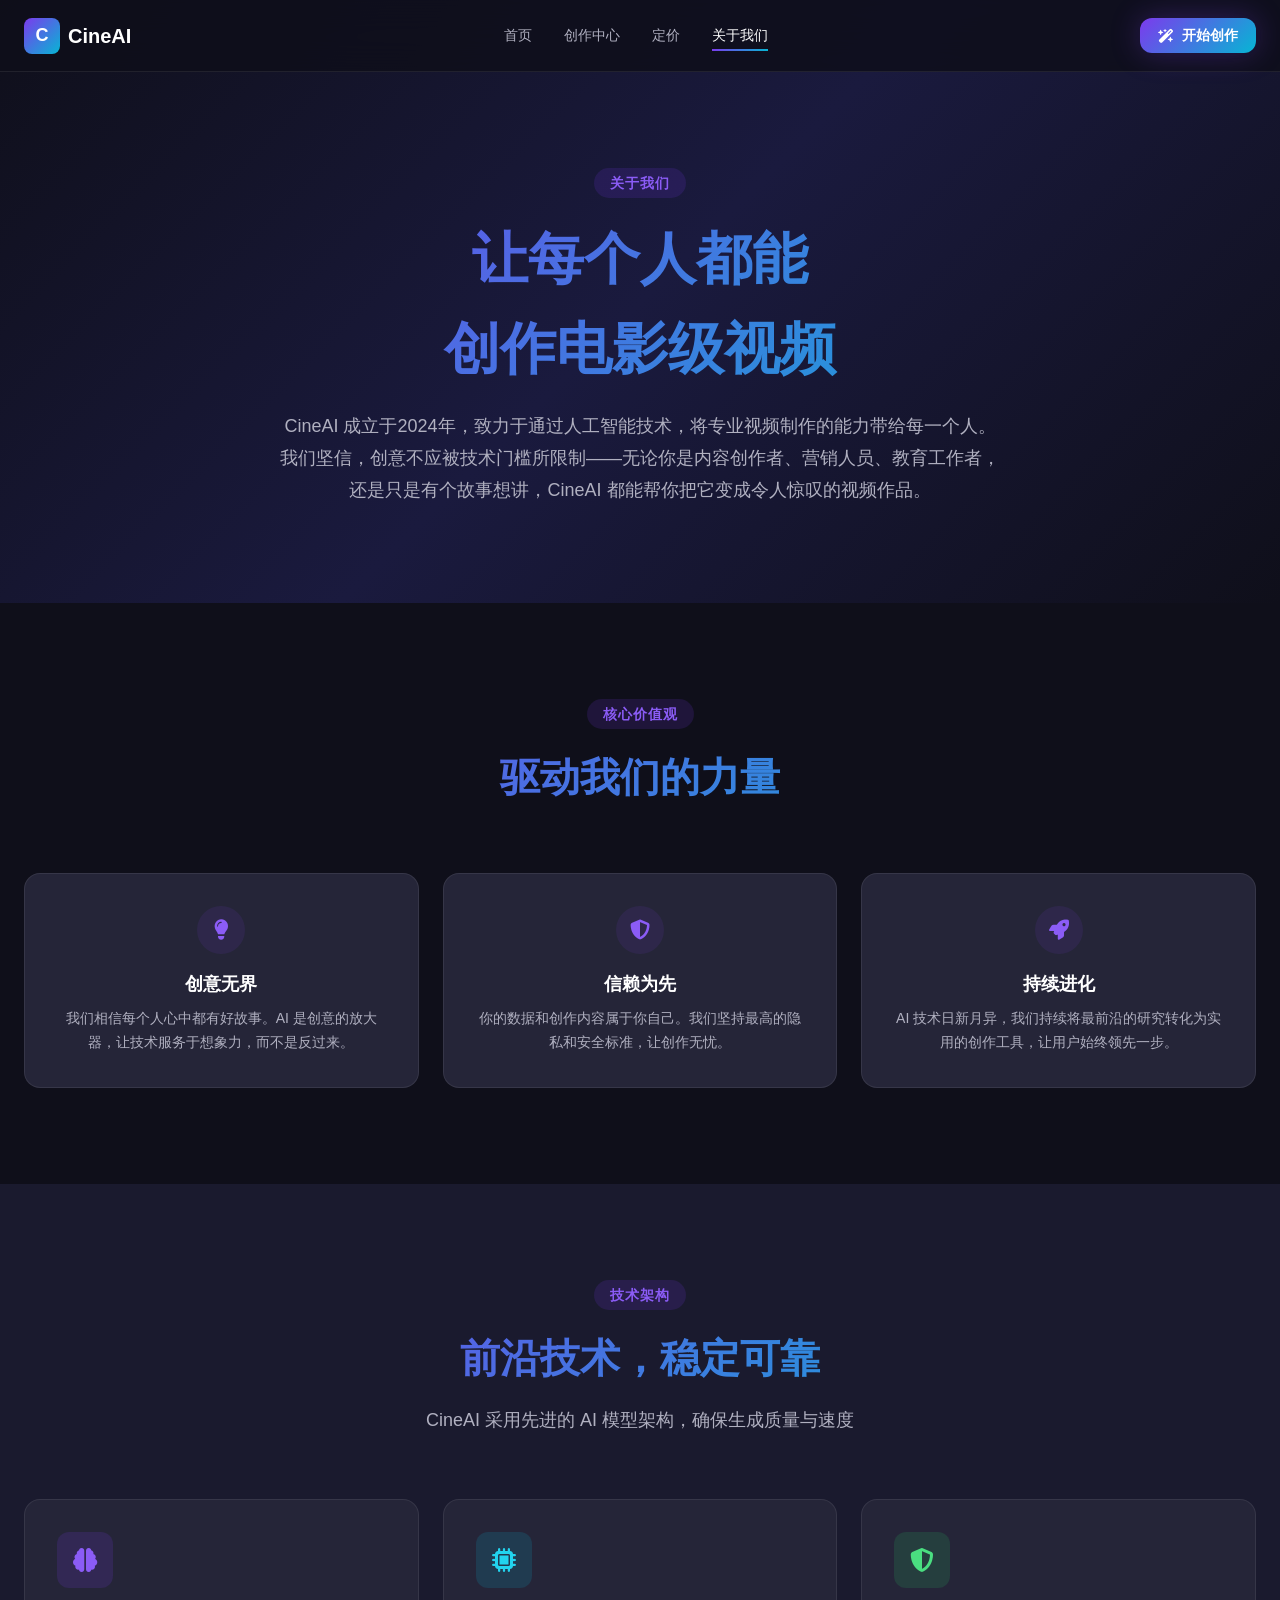
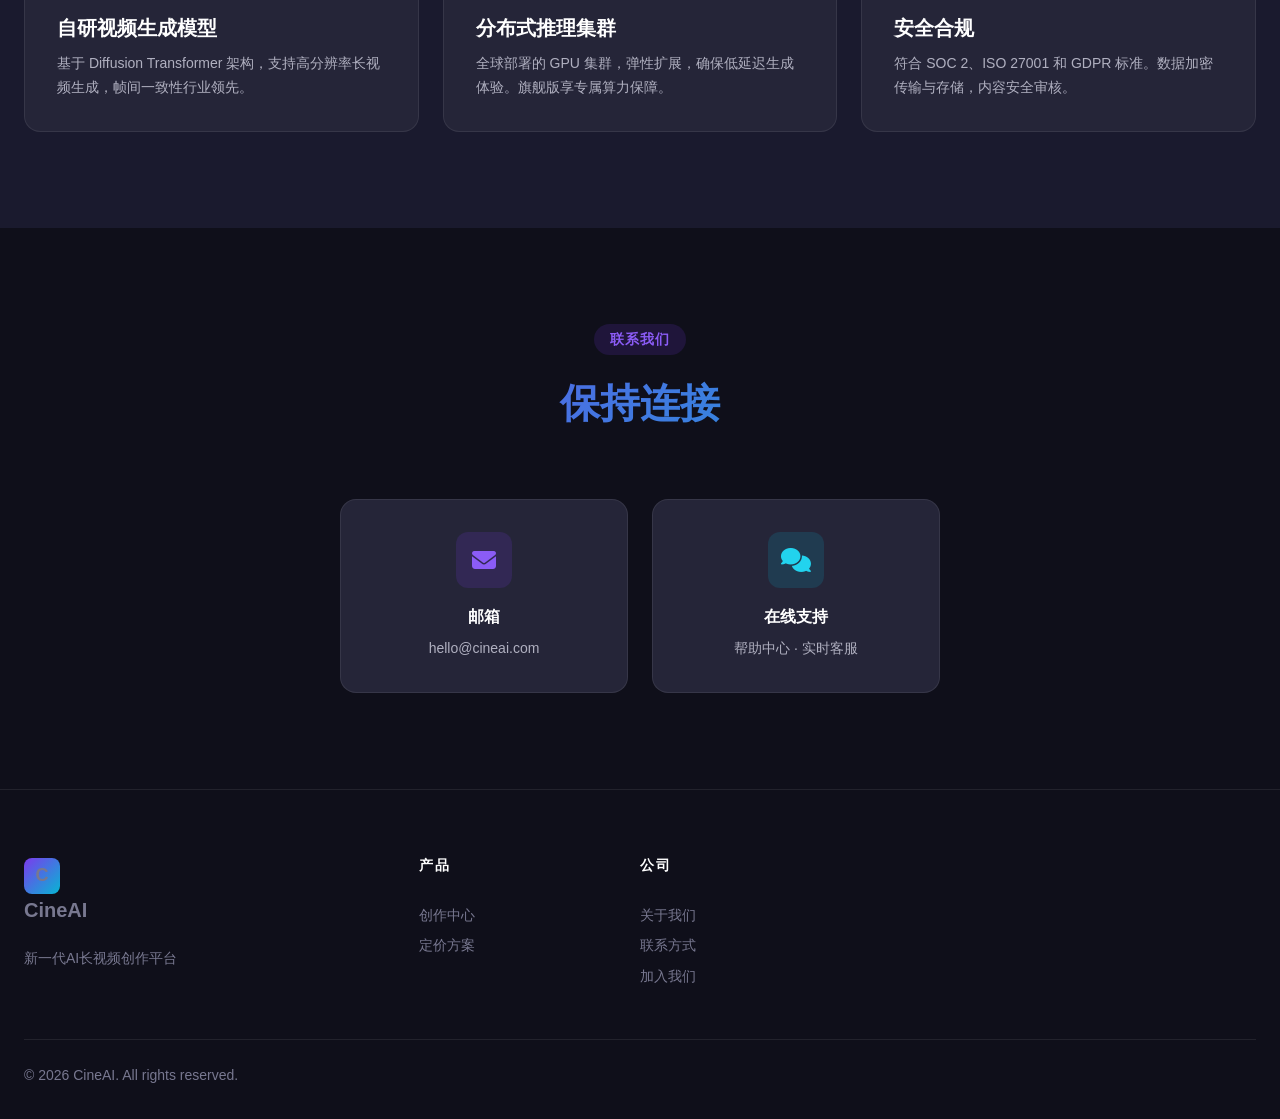
==== about.html @ 0ee2d1a7 "Security fix: XSS sanitize, CSP headers, remove inline onclick" ====
<!DOCTYPE html>
<html lang="zh-CN">
<head>
  <meta charset="UTF-8">
  <meta name="viewport" content="width=device-width, initial-scale=1.0">
  <title>关于我们 - CineAI AI长视频创作平台</title>
  <meta name="description" content="了解 CineAI 的故事、使命和团队">

  <!-- Open Graph -->
  <meta property="og:title" content="关于CineAI - AI长视频创作平台">
  <meta property="og:description" content="了解 CineAI 的故事、使命和团队">
  <meta property="og:type" content="website">
  <meta property="og:image" content="https://cineai.ai/og-image.png">
  <meta property="og:url" content="https://cineai.ai/about">

  <link rel="preconnect" href="https://fonts.googleapis.com">
  <link rel="preconnect" href="https://fonts.gstatic.com" crossorigin>
  <link href="https://fonts.googleapis.com/css2?family=Inter:wght@400;500;600;700;800;900&display=swap" rel="stylesheet">
  <link rel="stylesheet" href="https://cdnjs.cloudflare.com/ajax/libs/font-awesome/6.5.1/css/all.min.css">
  <link rel="stylesheet" href="css/style.css">
  <meta http-equiv="Content-Security-Policy" content="default-src 'self'; script-src 'self' 'unsafe-inline' https://cdnjs.cloudflare.com; style-src 'self' 'unsafe-inline' https://fonts.googleapis.com https://cdnjs.cloudflare.com; font-src 'self' https://fonts.gstatic.com https://cdnjs.cloudflare.com; img-src 'self' data: https:;">
  <link rel="icon" type="image/svg+xml" href="data:image/svg+xml,%3Csvg xmlns='http://www.w3.org/2000/svg' viewBox='0 0 32 32'%3E%3Crect width='32' height='32' rx='6' fill='%237C3AED'/%3E%3Ctext x='16' y='23' text-anchor='middle' fill='white' font-size='22' font-weight='bold' font-family='sans-serif'%3EC%3C/text%3E%3C/svg%3E">
</head>
<body>
  <nav class="nav">
    <div class="nav-inner">
      <a href="index.html" class="nav-logo">
        <div class="nav-logo-icon">C</div>
        CineAI
      </a>
      <div class="nav-links">
        <a href="index.html">首页</a>
        <a href="create.html">创作中心</a>
        <a href="pricing.html">定价</a>
        <a href="about.html" class="active">关于我们</a>
      </div>
      <div class="nav-actions">
        <a href="create.html" class="btn btn-primary btn-sm">
          <i class="fas fa-wand-magic-sparkles"></i> 开始创作
        </a>
        <button class="mobile-menu-btn" aria-label="打开菜单">
          <i class="fas fa-bars"></i>
        </button>
      </div>
    </div>
  </nav>

  <div class="mobile-menu">
    <a href="index.html">首页</a>
    <a href="create.html">创作中心</a>
    <a href="pricing.html">定价方案</a>
    <a href="about.html" class="active">关于我们</a>
    <a href="create.html" class="btn btn-primary" style="margin-top:16px;text-align:center;border-bottom:none;">
      <i class="fas fa-wand-magic-sparkles"></i> 开始创作
    </a>
  </div>

  <!-- Page Hero -->
  <section class="about-hero">
    <div class="container">
      <span class="section-tag">关于我们</span>
      <h1 class="section-title" style="font-size:var(--font-size-5xl);">让每个人都能<br>创作电影级视频</h1>
      <div class="about-mission">
        <p>
          CineAI 成立于2024年，致力于通过人工智能技术，将专业视频制作的能力带给每一个人。
          我们坚信，创意不应被技术门槛所限制——无论你是内容创作者、营销人员、教育工作者，
          还是只是有个故事想讲，CineAI 都能帮你把它变成令人惊叹的视频作品。
        </p>
      </div>
    </div>
  </section>

  <!-- Values -->
  <section class="section">
    <div class="container">
      <div class="section-header">
        <span class="section-tag">核心价值观</span>
        <h2 class="section-title">驱动我们的力量</h2>
      </div>
      <div class="about-values">
        <div class="value-card">
          <div class="value-icon"><i class="fas fa-lightbulb"></i></div>
          <h4>创意无界</h4>
          <p>我们相信每个人心中都有好故事。AI 是创意的放大器，让技术服务于想象力，而不是反过来。</p>
        </div>
        <div class="value-card">
          <div class="value-icon"><i class="fas fa-shield-alt"></i></div>
          <h4>信赖为先</h4>
          <p>你的数据和创作内容属于你自己。我们坚持最高的隐私和安全标准，让创作无忧。</p>
        </div>
        <div class="value-card">
          <div class="value-icon"><i class="fas fa-rocket"></i></div>
          <h4>持续进化</h4>
          <p>AI 技术日新月异，我们持续将最前沿的研究转化为实用的创作工具，让用户始终领先一步。</p>
        </div>
      </div>
    </div>
  </section>

  <!-- Technology Stack -->
  <section class="section" style="background:var(--bg-secondary);">
    <div class="container">
      <div class="section-header">
        <span class="section-tag">技术架构</span>
        <h2 class="section-title">前沿技术，稳定可靠</h2>
        <p class="section-subtitle">CineAI 采用先进的 AI 模型架构，确保生成质量与速度</p>
      </div>
      
      <div style="display:grid;grid-template-columns:repeat(auto-fit,minmax(280px,1fr));gap:var(--space-lg);">
        <div class="feature-card">
          <div class="feature-icon purple"><i class="fas fa-brain"></i></div>
          <h3 class="feature-title">自研视频生成模型</h3>
          <p class="feature-desc">基于 Diffusion Transformer 架构，支持高分辨率长视频生成，帧间一致性行业领先。</p>
        </div>
        <div class="feature-card">
          <div class="feature-icon cyan"><i class="fas fa-microchip"></i></div>
          <h3 class="feature-title">分布式推理集群</h3>
          <p class="feature-desc">全球部署的 GPU 集群，弹性扩展，确保低延迟生成体验。旗舰版享专属算力保障。</p>
        </div>
        <div class="feature-card">
          <div class="feature-icon green"><i class="fas fa-shield-halved"></i></div>
          <h3 class="feature-title">安全合规</h3>
          <p class="feature-desc">符合 SOC 2、ISO 27001 和 GDPR 标准。数据加密传输与存储，内容安全审核。</p>
        </div>
      </div>
    </div>
  </section>

  <!-- Contact -->
  <section class="section">
    <div class="container">
      <div class="section-header">
        <span class="section-tag">联系我们</span>
        <h2 class="section-title">保持连接</h2>
      </div>
      <div style="max-width:600px;margin:0 auto;">
        <div style="display:grid;grid-template-columns:1fr 1fr;gap:var(--space-lg);">
          <div class="feature-card" style="text-align:center;padding:var(--space-xl);">
            <div class="feature-icon purple" style="margin:0 auto var(--space-md);">
              <i class="fas fa-envelope"></i>
            </div>
            <h4 style="margin-bottom:var(--space-sm);">邮箱</h4>
            <p style="color:var(--text-secondary);font-size:var(--font-size-sm);">hello@cineai.com</p>
          </div>
          <div class="feature-card" style="text-align:center;padding:var(--space-xl);">
            <div class="feature-icon cyan" style="margin:0 auto var(--space-md);">
              <i class="fas fa-comments"></i>
            </div>
            <h4 style="margin-bottom:var(--space-sm);">在线支持</h4>
            <p style="color:var(--text-secondary);font-size:var(--font-size-sm);">帮助中心 · 实时客服</p>
          </div>
        </div>
      </div>
    </div>
  </section>

  <footer class="footer">
    <div class="container">
      <div class="footer-grid">
        <div class="footer-col">
          <a href="index.html" class="nav-logo" style="font-size:var(--font-size-xl);">
            <div class="nav-logo-icon">C</div>
            CineAI
          </a>
          <p class="footer-brand-desc">新一代AI长视频创作平台</p>
        </div>
        <div class="footer-col">
          <h4 class="footer-col-title">产品</h4>
          <a href="create.html">创作中心</a>
          <a href="pricing.html">定价方案</a>
        </div>
        <div class="footer-col">
          <h4 class="footer-col-title">公司</h4>
          <a href="about.html">关于我们</a>
          <a href="#">联系方式</a>
          <a href="#">加入我们</a>
        </div>
      </div>
      <div class="footer-bottom">
        <span>&copy; 2026 CineAI. All rights reserved.</span>
      </div>
    </div>
  </footer>

  <script src="js/main.js"></script>
</body>
</html>
---- css/style.css ----
/* ============================================
   CineAI - AI长视频创作平台
   全局样式表
   ============================================ */

/* --- CSS Variables / Design Tokens --- */
:root {
  /* Primary Colors */
  --color-primary: #7C3AED;
  --color-primary-light: #8B5CF6;
  --color-primary-dark: #6D28D9;
  --color-primary-glow: rgba(124, 58, 237, 0.4);

  /* Accent Colors */
  --color-accent: #06B6D4;
  --color-accent-light: #22D3EE;
  --color-accent-dark: #0891B2;

  /* Gradients */
  --gradient-primary: linear-gradient(135deg, #7C3AED 0%, #06B6D4 100%);
  --gradient-hero: linear-gradient(135deg, #0F0F1A 0%, #1A1A3E 50%, #0F0F1A 100%);
  --gradient-card: linear-gradient(180deg, rgba(124,58,237,0.1) 0%, rgba(6,182,212,0.05) 100%);
  
  /* Background Colors */
  --bg-primary: #0F0F1A;
  --bg-secondary: #1A1A2E;
  --bg-card: #252538;
  --bg-card-hover: #2D2D45;
  --bg-elevated: #2A2A40;
  --bg-input: #1E1E32;

  /* Text Colors */
  --text-primary: #FFFFFF;
  --text-secondary: #B0B0C0;
  --text-tertiary: #787890;
  --text-link: #8B5CF6;

  /* Borders */
  --border-color: rgba(124, 58, 237, 0.2);
  --border-color-light: rgba(255, 255, 255, 0.08);
  --border-radius-sm: 8px;
  --border-radius-md: 12px;
  --border-radius-lg: 16px;
  --border-radius-xl: 24px;
  --border-radius-full: 9999px;

  /* Shadows */
  --shadow-sm: 0 2px 8px rgba(0, 0, 0, 0.3);
  --shadow-md: 0 4px 20px rgba(0, 0, 0, 0.4);
  --shadow-lg: 0 8px 40px rgba(0, 0, 0, 0.5);
  --shadow-glow: 0 0 30px rgba(124, 58, 237, 0.3);
  --shadow-glow-accent: 0 0 30px rgba(6, 182, 212, 0.3);

  /* Spacing */
  --space-xs: 4px;
  --space-sm: 8px;
  --space-md: 16px;
  --space-lg: 24px;
  --space-xl: 32px;
  --space-2xl: 48px;
  --space-3xl: 64px;
  --space-4xl: 96px;

  /* Typography */
  --font-family: 'Inter', -apple-system, BlinkMacSystemFont, 'Segoe UI', Roboto, sans-serif;
  --font-mono: 'JetBrains Mono', 'Fira Code', 'Consolas', monospace;
  --font-size-xs: 0.75rem;
  --font-size-sm: 0.875rem;
  --font-size-base: 1rem;
  --font-size-lg: 1.125rem;
  --font-size-xl: 1.25rem;
  --font-size-2xl: 1.5rem;
  --font-size-3xl: 2rem;
  --font-size-4xl: 2.5rem;
  --font-size-5xl: 3.5rem;
  --font-size-6xl: 4.5rem;

  /* Transitions */
  --transition-fast: 150ms ease;
  --transition-base: 250ms ease;
  --transition-slow: 400ms ease;

  /* Layout */
  --max-width: 1280px;
  --nav-height: 72px;
}

/* --- Reset & Base --- */
*, *::before, *::after {
  margin: 0;
  padding: 0;
  box-sizing: border-box;
}

html {
  scroll-behavior: smooth;
  font-size: 16px;
}

body {
  font-family: var(--font-family);
  background-color: var(--bg-primary);
  color: var(--text-primary);
  line-height: 1.6;
  -webkit-font-smoothing: antialiased;
  -moz-osx-font-smoothing: grayscale;
  overflow-x: hidden;
}

a {
  color: var(--text-link);
  text-decoration: none;
  transition: color var(--transition-fast);
}

a:hover {
  color: var(--color-primary-light);
}

img {
  max-width: 100%;
  height: auto;
  display: block;
}

ul { list-style: none; }

/* --- Utility Classes --- */
.container {
  width: 100%;
  max-width: var(--max-width);
  margin: 0 auto;
  padding: 0 var(--space-lg);
}

.section {
  padding: var(--space-4xl) 0;
}

.section-header {
  text-align: center;
  margin-bottom: var(--space-3xl);
}

.section-tag {
  display: inline-block;
  font-size: var(--font-size-sm);
  font-weight: 600;
  color: var(--color-primary-light);
  background: rgba(124, 58, 237, 0.15);
  padding: var(--space-xs) var(--space-md);
  border-radius: var(--border-radius-full);
  margin-bottom: var(--space-md);
  letter-spacing: 1px;
  text-transform: uppercase;
}

.section-title {
  font-size: var(--font-size-4xl);
  font-weight: 800;
  margin-bottom: var(--space-md);
  background: var(--gradient-primary);
  -webkit-background-clip: text;
  -webkit-text-fill-color: transparent;
  background-clip: text;
}

.section-subtitle {
  font-size: var(--font-size-lg);
  color: var(--text-secondary);
  max-width: 640px;
  margin: 0 auto;
}

/* --- Buttons --- */
.btn {
  display: inline-flex;
  align-items: center;
  justify-content: center;
  gap: var(--space-sm);
  padding: 12px 28px;
  font-size: var(--font-size-base);
  font-weight: 600;
  font-family: var(--font-family);
  border: none;
  border-radius: var(--border-radius-md);
  cursor: pointer;
  transition: all var(--transition-base);
  text-decoration: none;
  line-height: 1.4;
}

.btn-primary {
  background: var(--gradient-primary);
  color: var(--text-primary);
  box-shadow: var(--shadow-glow);
}

.btn-primary:hover {
  transform: translateY(-2px);
  box-shadow: 0 0 40px rgba(124, 58, 237, 0.5);
  color: var(--text-primary);
}

.btn-secondary {
  background: transparent;
  color: var(--text-primary);
  border: 1px solid var(--border-color);
}

.btn-secondary:hover {
  background: rgba(124, 58, 237, 0.1);
  border-color: var(--color-primary);
  transform: translateY(-2px);
}

.btn-ghost {
  background: transparent;
  color: var(--text-secondary);
  border: 1px solid var(--border-color-light);
}

.btn-ghost:hover {
  color: var(--text-primary);
  border-color: var(--border-color);
  background: rgba(255, 255, 255, 0.03);
}

.btn-lg {
  padding: 16px 36px;
  font-size: var(--font-size-lg);
  border-radius: var(--border-radius-lg);
}

.btn-sm {
  padding: 8px 18px;
  font-size: var(--font-size-sm);
}

.btn-icon {
  width: 40px;
  height: 40px;
  padding: 0;
  border-radius: 50%;
}

/* --- Navigation --- */
.nav {
  position: fixed;
  top: 0;
  left: 0;
  right: 0;
  height: var(--nav-height);
  background: rgba(15, 15, 26, 0.85);
  backdrop-filter: blur(20px);
  -webkit-backdrop-filter: blur(20px);
  border-bottom: 1px solid var(--border-color-light);
  z-index: 1000;
  transition: background var(--transition-base);
}

.nav.scrolled {
  background: rgba(15, 15, 26, 0.95);
  box-shadow: 0 4px 30px rgba(0, 0, 0, 0.3);
}

.nav-inner {
  display: flex;
  align-items: center;
  justify-content: space-between;
  height: 100%;
  max-width: var(--max-width);
  margin: 0 auto;
  padding: 0 var(--space-lg);
}

.nav-logo {
  display: flex;
  align-items: center;
  gap: var(--space-sm);
  font-size: var(--font-size-xl);
  font-weight: 800;
  color: var(--text-primary);
  text-decoration: none;
}

.nav-logo:hover {
  color: var(--text-primary);
}

.nav-logo-icon {
  width: 36px;
  height: 36px;
  background: var(--gradient-primary);
  border-radius: var(--border-radius-sm);
  display: flex;
  align-items: center;
  justify-content: center;
  font-weight: 900;
  font-size: 18px;
}

.nav-links {
  display: flex;
  align-items: center;
  gap: var(--space-xl);
}

.nav-links a {
  color: var(--text-secondary);
  font-size: var(--font-size-sm);
  font-weight: 500;
  transition: color var(--transition-fast);
  position: relative;
}

.nav-links a::after {
  content: '';
  position: absolute;
  bottom: -4px;
  left: 0;
  right: 0;
  height: 2px;
  background: var(--gradient-primary);
  transform: scaleX(0);
  transition: transform var(--transition-base);
}

.nav-links a:hover,
.nav-links a.active {
  color: var(--text-primary);
}

.nav-links a:hover::after,
.nav-links a.active::after {
  transform: scaleX(1);
}

.nav-actions {
  display: flex;
  align-items: center;
  gap: var(--space-md);
}

.mobile-menu-btn {
  display: none;
  background: none;
  border: none;
  color: var(--text-primary);
  font-size: 24px;
  cursor: pointer;
  padding: var(--space-sm);
}

/* Mobile Menu */
.mobile-menu {
  display: none;
  position: fixed;
  top: var(--nav-height);
  left: 0;
  right: 0;
  bottom: 0;
  background: rgba(15, 15, 26, 0.98);
  backdrop-filter: blur(20px);
  z-index: 999;
  padding: var(--space-xl);
}

.mobile-menu.open {
  display: flex;
  flex-direction: column;
  gap: var(--space-lg);
}

.mobile-menu a {
  color: var(--text-secondary);
  font-size: var(--font-size-xl);
  font-weight: 500;
  padding: var(--space-md) 0;
  border-bottom: 1px solid var(--border-color-light);
}

.mobile-menu a.active {
  color: var(--color-primary-light);
}

/* --- Hero Section --- */
.hero {
  min-height: 100vh;
  display: flex;
  align-items: center;
  position: relative;
  padding-top: var(--nav-height);
  background: var(--gradient-hero);
  overflow: hidden;
}

.hero-bg-effects {
  position: absolute;
  inset: 0;
  overflow: hidden;
  pointer-events: none;
}

.hero-glow {
  position: absolute;
  border-radius: 50%;
  filter: blur(120px);
  opacity: 0.15;
}

.hero-glow-1 {
  width: 600px;
  height: 600px;
  background: var(--color-primary);
  top: -10%;
  right: -10%;
  animation: float 20s ease-in-out infinite;
}

.hero-glow-2 {
  width: 400px;
  height: 400px;
  background: var(--color-accent);
  bottom: -5%;
  left: -5%;
  animation: float 25s ease-in-out infinite reverse;
}

.hero-glow-3 {
  width: 300px;
  height: 300px;
  background: var(--color-primary-light);
  top: 40%;
  left: 50%;
  animation: float 15s ease-in-out infinite;
}

@keyframes float {
  0%, 100% { transform: translate(0, 0) scale(1); }
  25% { transform: translate(30px, -50px) scale(1.1); }
  50% { transform: translate(-20px, -30px) scale(0.95); }
  75% { transform: translate(40px, 20px) scale(1.05); }
}

.hero-grid-bg {
  position: absolute;
  inset: 0;
  background-image: 
    linear-gradient(rgba(124, 58, 237, 0.03) 1px, transparent 1px),
    linear-gradient(90deg, rgba(124, 58, 237, 0.03) 1px, transparent 1px);
  background-size: 60px 60px;
}

.hero-content {
  position: relative;
  z-index: 2;
  display: grid;
  grid-template-columns: 1fr 1fr;
  gap: var(--space-3xl);
  align-items: center;
  padding: var(--space-4xl) 0;
}

.hero-text .badge {
  display: inline-flex;
  align-items: center;
  gap: var(--space-sm);
  background: rgba(124, 58, 237, 0.15);
  border: 1px solid rgba(124, 58, 237, 0.25);
  padding: 6px 16px 6px 8px;
  border-radius: var(--border-radius-full);
  font-size: var(--font-size-sm);
  color: var(--color-primary-light);
  margin-bottom: var(--space-lg);
  font-weight: 500;
}

.hero-text .badge-dot {
  width: 8px;
  height: 8px;
  background: #22C55E;
  border-radius: 50%;
  animation: pulse-dot 2s ease-in-out infinite;
}

@keyframes pulse-dot {
  0%, 100% { opacity: 1; }
  50% { opacity: 0.4; }
}

.hero-title {
  font-size: var(--font-size-6xl);
  font-weight: 900;
  line-height: 1.1;
  margin-bottom: var(--space-lg);
  letter-spacing: -1px;
}

.hero-title .highlight {
  background: var(--gradient-primary);
  -webkit-background-clip: text;
  -webkit-text-fill-color: transparent;
  background-clip: text;
}

.hero-desc {
  font-size: var(--font-size-lg);
  color: var(--text-secondary);
  max-width: 520px;
  margin-bottom: var(--space-xl);
  line-height: 1.8;
}

.hero-actions {
  display: flex;
  gap: var(--space-md);
  flex-wrap: wrap;
}

.hero-stats {
  display: flex;
  gap: var(--space-2xl);
  margin-top: var(--space-2xl);
  padding-top: var(--space-2xl);
  border-top: 1px solid var(--border-color-light);
}

.hero-stat-value {
  font-size: var(--font-size-2xl);
  font-weight: 800;
}

.hero-stat-label {
  font-size: var(--font-size-sm);
  color: var(--text-tertiary);
  margin-top: 2px;
}

/* Hero Visual */
.hero-visual {
  position: relative;
  display: flex;
  align-items: center;
  justify-content: center;
}

.hero-video-mock {
  width: 100%;
  aspect-ratio: 16/9;
  background: var(--bg-card);
  border-radius: var(--border-radius-lg);
  border: 1px solid var(--border-color);
  overflow: hidden;
  position: relative;
  box-shadow: var(--shadow-lg);
}

.mock-video-bar {
  height: 32px;
  background: var(--bg-elevated);
  display: flex;
  align-items: center;
  padding: 0 var(--space-md);
  gap: var(--space-sm);
  border-bottom: 1px solid var(--border-color-light);
}

.mock-video-dot {
  width: 10px;
  height: 10px;
  border-radius: 50%;
}

.mock-video-dot:nth-child(1) { background: #EF4444; }
.mock-video-dot:nth-child(2) { background: #F59E0B; }
.mock-video-dot:nth-child(3) { background: #22C55E; }

.mock-video-content {
  flex: 1;
  display: flex;
  align-items: center;
  justify-content: center;
  position: relative;
  padding: var(--space-lg);
}

.mock-video-content .play-btn {
  width: 72px;
  height: 72px;
  border-radius: 50%;
  background: var(--gradient-primary);
  display: flex;
  align-items: center;
  justify-content: center;
  cursor: pointer;
  box-shadow: var(--shadow-glow);
  transition: transform var(--transition-base);
  z-index: 2;
  animation: pulse-shadow 3s ease-in-out infinite;
}

.mock-video-content .play-btn:hover {
  transform: scale(1.1);
}

@keyframes pulse-shadow {
  0%, 100% { box-shadow: 0 0 30px rgba(124, 58, 237, 0.3); }
  50% { box-shadow: 0 0 60px rgba(124, 58, 237, 0.5); }
}

.mock-frame {
  position: absolute;
  inset: 0;
  display: flex;
  align-items: center;
  justify-content: center;
}

.mock-frame-inner {
  width: 85%;
  height: 75%;
  border-radius: var(--border-radius-md);
  background: linear-gradient(135deg, 
    rgba(124,58,237,0.15) 0%, 
    rgba(6,182,212,0.15) 50%, 
    rgba(124,58,237,0.05) 100%
  );
  border: 1px solid rgba(124,58,237,0.2);
  position: relative;
  overflow: hidden;
}

.mock-frame-inner::before {
  content: '';
  position: absolute;
  inset: 0;
  background: 
    radial-gradient(circle at 30% 40%, rgba(124,58,237,0.2) 0%, transparent 50%),
    radial-gradient(circle at 70% 60%, rgba(6,182,212,0.15) 0%, transparent 50%);
}

.mock-frame-label {
  position: absolute;
  bottom: var(--space-md);
  left: 50%;
  transform: translateX(-50%);
  background: rgba(0,0,0,0.6);
  backdrop-filter: blur(10px);
  padding: 4px 14px;
  border-radius: var(--border-radius-full);
  font-size: var(--font-size-xs);
  color: var(--text-secondary);
  white-space: nowrap;
}

/* Floating badges on hero visual */
.hero-floating-badge {
  position: absolute;
  background: var(--bg-card);
  border: 1px solid var(--border-color);
  border-radius: var(--border-radius-md);
  padding: var(--space-sm) var(--space-md);
  display: flex;
  align-items: center;
  gap: var(--space-sm);
  box-shadow: var(--shadow-md);
  font-size: var(--font-size-sm);
  animation: float 6s ease-in-out infinite;
  z-index: 3;
}

.floating-badge-1 {
  top: -10px;
  right: -20px;
  animation-delay: 0s;
}

.floating-badge-2 {
  bottom: 10px;
  left: -30px;
  animation-delay: 2s;
}

.floating-badge-icon {
  width: 28px;
  height: 28px;
  border-radius: var(--border-radius-sm);
  display: flex;
  align-items: center;
  justify-content: center;
  font-size: 14px;
}

.floating-badge-1 .floating-badge-icon { background: rgba(124,58,237,0.2); color: var(--color-primary-light); }
.floating-badge-2 .floating-badge-icon { background: rgba(6,182,212,0.2); color: var(--color-accent-light); }

/* --- Features Section --- */
.features-grid {
  display: grid;
  grid-template-columns: repeat(3, 1fr);
  gap: var(--space-lg);
}

.feature-card {
  background: var(--bg-card);
  border: 1px solid var(--border-color-light);
  border-radius: var(--border-radius-lg);
  padding: var(--space-xl);
  transition: all var(--transition-base);
  position: relative;
  overflow: hidden;
}

.feature-card::before {
  content: '';
  position: absolute;
  top: 0;
  left: 0;
  right: 0;
  height: 2px;
  background: var(--gradient-primary);
  opacity: 0;
  transition: opacity var(--transition-base);
}

.feature-card:hover {
  border-color: var(--border-color);
  transform: translateY(-4px);
  box-shadow: var(--shadow-glow);
  background: var(--bg-card-hover);
}

.feature-card:hover::before {
  opacity: 1;
}

.feature-icon {
  width: 56px;
  height: 56px;
  border-radius: var(--border-radius-md);
  display: flex;
  align-items: center;
  justify-content: center;
  font-size: 24px;
  margin-bottom: var(--space-lg);
}

.feature-icon.purple { background: rgba(124,58,237,0.15); color: var(--color-primary-light); }
.feature-icon.cyan { background: rgba(6,182,212,0.15); color: var(--color-accent-light); }
.feature-icon.green { background: rgba(34,197,94,0.15); color: #4ADE80; }
.feature-icon.orange { background: rgba(249,115,22,0.15); color: #FB923C; }
.feature-icon.pink { background: rgba(236,72,153,0.15); color: #F472B6; }
.feature-icon.blue { background: rgba(59,130,246,0.15); color: #60A5FA; }

.feature-title {
  font-size: var(--font-size-xl);
  font-weight: 700;
  margin-bottom: var(--space-sm);
}

.feature-desc {
  color: var(--text-secondary);
  font-size: var(--font-size-sm);
  line-height: 1.7;
}

.feature-link {
  display: inline-flex;
  align-items: center;
  gap: var(--space-xs);
  margin-top: var(--space-lg);
  font-size: var(--font-size-sm);
  font-weight: 600;
  color: var(--color-primary-light);
}

/* --- Process / Workflow Section --- */
.process-steps {
  display: grid;
  grid-template-columns: repeat(4, 1fr);
  gap: var(--space-lg);
  position: relative;
}

.process-steps::before {
  content: '';
  position: absolute;
  top: 36px;
  left: calc(12.5% + 20px);
  right: calc(12.5% + 20px);
  height: 2px;
  background: linear-gradient(90deg, 
    var(--color-primary) 0%, 
    var(--color-accent) 50%,
    var(--color-primary) 100%
  );
  opacity: 0.3;
}

.process-step {
  text-align: center;
  position: relative;
}

.process-step-number {
  width: 72px;
  height: 72px;
  border-radius: 50%;
  background: var(--bg-card);
  border: 2px solid var(--border-color);
  display: flex;
  align-items: center;
  justify-content: center;
  font-size: var(--font-size-2xl);
  font-weight: 800;
  margin: 0 auto var(--space-lg);
  transition: all var(--transition-base);
  position: relative;
  z-index: 2;
}

.process-step:hover .process-step-number {
  border-color: var(--color-primary);
  background: rgba(124,58,237,0.1);
  box-shadow: var(--shadow-glow);
}

.process-step-title {
  font-size: var(--font-size-lg);
  font-weight: 700;
  margin-bottom: var(--space-sm);
}

.process-step-desc {
  font-size: var(--font-size-sm);
  color: var(--text-secondary);
  line-height: 1.7;
  max-width: 240px;
  margin: 0 auto;
}

/* --- Showcase Section --- */
.showcase-grid {
  display: grid;
  grid-template-columns: repeat(3, 1fr);
  gap: var(--space-lg);
}

.showcase-item {
  border-radius: var(--border-radius-lg);
  overflow: hidden;
  background: var(--bg-card);
  border: 1px solid var(--border-color-light);
  transition: all var(--transition-base);
  cursor: pointer;
}

.showcase-item:hover {
  transform: translateY(-4px);
  border-color: var(--border-color);
  box-shadow: var(--shadow-md);
}

.showcase-thumb {
  aspect-ratio: 16/9;
  background: var(--bg-elevated);
  position: relative;
  overflow: hidden;
  display: flex;
  align-items: center;
  justify-content: center;
}

.showcase-thumb-bg {
  position: absolute;
  inset: 0;
}

.showcase-thumb-label {
  position: relative;
  z-index: 2;
  background: rgba(0,0,0,0.5);
  backdrop-filter: blur(8px);
  padding: 6px 16px;
  border-radius: var(--border-radius-full);
  font-size: var(--font-size-sm);
  color: white;
  display: flex;
  align-items: center;
  gap: var(--space-sm);
}

.showcase-info {
  padding: var(--space-md) var(--space-lg);
}

.showcase-info h4 {
  font-size: var(--font-size-base);
  font-weight: 600;
  margin-bottom: var(--space-xs);
}

.showcase-info p {
  font-size: var(--font-size-sm);
  color: var(--text-tertiary);
}

/* --- Pricing Section --- */
.pricing-grid {
  display: grid;
  grid-template-columns: repeat(4, 1fr);
  gap: var(--space-lg);
  max-width: 1100px;
  margin: 0 auto;
}

.pricing-card {
  background: var(--bg-card);
  border: 1px solid var(--border-color-light);
  border-radius: var(--border-radius-lg);
  padding: var(--space-xl) var(--space-lg);
  text-align: center;
  transition: all var(--transition-base);
  position: relative;
}

.pricing-card:hover {
  border-color: var(--border-color);
  transform: translateY(-4px);
  box-shadow: var(--shadow-md);
}

.pricing-card.featured {
  border-color: var(--color-primary);
  background: rgba(124,58,237,0.05);
  box-shadow: var(--shadow-glow);
  transform: scale(1.05);
}

.pricing-card.featured:hover {
  transform: scale(1.05) translateY(-4px);
}

.pricing-badge {
  position: absolute;
  top: -12px;
  left: 50%;
  transform: translateX(-50%);
  background: var(--gradient-primary);
  color: white;
  padding: 4px 16px;
  border-radius: var(--border-radius-full);
  font-size: var(--font-size-xs);
  font-weight: 700;
  text-transform: uppercase;
  letter-spacing: 1px;
}

.pricing-name {
  font-size: var(--font-size-lg);
  font-weight: 700;
  margin-bottom: var(--space-xs);
}

.pricing-desc {
  font-size: var(--font-size-sm);
  color: var(--text-tertiary);
  margin-bottom: var(--space-lg);
}

.pricing-price {
  margin-bottom: var(--space-lg);
}

.pricing-amount {
  font-size: var(--font-size-4xl);
  font-weight: 900;
}

.pricing-currency {
  font-size: var(--font-size-lg);
  color: var(--text-tertiary);
  vertical-align: super;
}

.pricing-period {
  font-size: var(--font-size-sm);
  color: var(--text-tertiary);
  display: block;
  margin-top: 2px;
}

.pricing-features {
  text-align: left;
  margin-bottom: var(--space-xl);
}

.pricing-features li {
  display: flex;
  align-items: flex-start;
  gap: var(--space-sm);
  padding: var(--space-sm) 0;
  font-size: var(--font-size-sm);
  color: var(--text-secondary);
}

.pricing-features li::before {
  content: '✓';
  color: #22C55E;
  font-weight: 700;
  flex-shrink: 0;
}

.pricing-card .btn {
  width: 100%;
}

/* --- FAQ Section --- */
.faq-list {
  max-width: 720px;
  margin: 0 auto;
}

.faq-item {
  border-bottom: 1px solid var(--border-color-light);
  padding: var(--space-lg) 0;
}

.faq-question {
  display: flex;
  justify-content: space-between;
  align-items: center;
  cursor: pointer;
  font-size: var(--font-size-lg);
  font-weight: 600;
  user-select: none;
}

.faq-question .faq-toggle {
  width: 32px;
  height: 32px;
  border-radius: 50%;
  background: var(--bg-elevated);
  display: flex;
  align-items: center;
  justify-content: center;
  font-size: 14px;
  transition: transform var(--transition-base);
  flex-shrink: 0;
}

.faq-item.open .faq-toggle {
  transform: rotate(45deg);
}

.faq-answer {
  max-height: 0;
  overflow: hidden;
  transition: max-height var(--transition-slow), padding var(--transition-base);
  color: var(--text-secondary);
  line-height: 1.8;
}

.faq-item.open .faq-answer {
  max-height: 300px;
  padding-top: var(--space-md);
}

/* --- CTA Section --- */
.cta-section {
  text-align: center;
  padding: var(--space-4xl) 0;
  position: relative;
}

.cta-box {
  background: var(--gradient-card);
  border: 1px solid var(--border-color);
  border-radius: var(--border-radius-xl);
  padding: var(--space-4xl) var(--space-2xl);
  position: relative;
  overflow: hidden;
}

.cta-box::before {
  content: '';
  position: absolute;
  width: 400px;
  height: 400px;
  background: var(--color-primary);
  border-radius: 50%;
  filter: blur(150px);
  opacity: 0.1;
  top: -100px;
  right: -100px;
}

.cta-box::after {
  content: '';
  position: absolute;
  width: 300px;
  height: 300px;
  background: var(--color-accent);
  border-radius: 50%;
  filter: blur(120px);
  opacity: 0.08;
  bottom: -100px;
  left: -100px;
}

.cta-box > * {
  position: relative;
  z-index: 2;
}

.cta-title {
  font-size: var(--font-size-4xl);
  font-weight: 800;
  margin-bottom: var(--space-md);
}

.cta-desc {
  font-size: var(--font-size-lg);
  color: var(--text-secondary);
  max-width: 520px;
  margin: 0 auto var(--space-xl);
}

/* --- Footer --- */
.footer {
  border-top: 1px solid var(--border-color-light);
  padding: var(--space-3xl) 0 var(--space-xl);
}

.footer-grid {
  display: grid;
  grid-template-columns: 2fr 1fr 1fr 1fr 1fr;
  gap: var(--space-2xl);
  margin-bottom: var(--space-2xl);
}

.footer-brand-desc {
  font-size: var(--font-size-sm);
  color: var(--text-tertiary);
  margin-top: var(--space-md);
  max-width: 280px;
  line-height: 1.8;
}

.footer-social {
  display: flex;
  gap: var(--space-md);
  margin-top: var(--space-lg);
}

.footer-social a {
  width: 36px;
  height: 36px;
  border-radius: 50%;
  background: var(--bg-card);
  display: flex;
  align-items: center;
  justify-content: center;
  color: var(--text-tertiary);
  font-size: 16px;
  transition: all var(--transition-fast);
}

.footer-social a:hover {
  background: var(--color-primary);
  color: white;
}

.footer-col-title {
  font-size: var(--font-size-sm);
  font-weight: 700;
  text-transform: uppercase;
  letter-spacing: 2px;
  margin-bottom: var(--space-lg);
  color: var(--text-primary);
}

.footer-col a {
  display: block;
  font-size: var(--font-size-sm);
  color: var(--text-tertiary);
  padding: var(--space-xs) 0;
  transition: color var(--transition-fast);
}

.footer-col a:hover {
  color: var(--text-secondary);
}

.footer-bottom {
  display: flex;
  justify-content: space-between;
  align-items: center;
  padding-top: var(--space-lg);
  border-top: 1px solid var(--border-color-light);
  font-size: var(--font-size-sm);
  color: var(--text-tertiary);
}

/* --- Create Page --- */
.create-page {
  min-height: 100vh;
  display: flex;
  flex-direction: column;
}

.create-layout {
  display: flex;
  flex: 1;
  padding-top: var(--nav-height);
  min-height: 100vh;
}

.create-sidebar {
  width: 280px;
  background: var(--bg-secondary);
  border-right: 1px solid var(--border-color-light);
  padding: var(--space-lg);
  flex-shrink: 0;
  overflow-y: auto;
}

.create-sidebar-section {
  margin-bottom: var(--space-xl);
}

.create-sidebar-title {
  font-size: var(--font-size-xs);
  font-weight: 700;
  text-transform: uppercase;
  letter-spacing: 2px;
  color: var(--text-tertiary);
  margin-bottom: var(--space-md);
}

.create-tool-item {
  display: flex;
  align-items: center;
  gap: var(--space-md);
  padding: var(--space-md);
  border-radius: var(--border-radius-md);
  cursor: pointer;
  transition: all var(--transition-fast);
  color: var(--text-secondary);
  font-size: var(--font-size-sm);
  font-weight: 500;
}

.create-tool-item:hover {
  background: rgba(124,58,237,0.08);
  color: var(--text-primary);
}

.create-tool-item.active {
  background: rgba(124,58,237,0.15);
  color: var(--color-primary-light);
  border: 1px solid rgba(124,58,237,0.2);
}

.create-tool-icon {
  width: 36px;
  height: 36px;
  border-radius: var(--border-radius-sm);
  display: flex;
  align-items: center;
  justify-content: center;
  flex-shrink: 0;
}

.create-main {
  flex: 1;
  display: flex;
  flex-direction: column;
  padding: var(--space-xl);
  overflow-y: auto;
}

.create-header {
  display: flex;
  justify-content: space-between;
  align-items: center;
  margin-bottom: var(--space-xl);
}

.create-header h2 {
  font-size: var(--font-size-2xl);
  font-weight: 700;
}

.create-credits {
  display: flex;
  align-items: center;
  gap: var(--space-sm);
  padding: var(--space-sm) var(--space-md);
  background: var(--bg-card);
  border-radius: var(--border-radius-full);
  font-size: var(--font-size-sm);
  color: var(--text-secondary);
}

.create-input-area {
  background: var(--bg-card);
  border: 1px solid var(--border-color-light);
  border-radius: var(--border-radius-lg);
  padding: var(--space-lg);
  margin-bottom: var(--space-xl);
}

.create-input-area textarea {
  width: 100%;
  min-height: 120px;
  background: transparent;
  border: none;
  color: var(--text-primary);
  font-size: var(--font-size-base);
  font-family: var(--font-family);
  resize: vertical;
  outline: none;
  line-height: 1.7;
}

.create-input-area textarea::placeholder {
  color: var(--text-tertiary);
}

.create-input-tools {
  display: flex;
  justify-content: space-between;
  align-items: center;
  padding-top: var(--space-md);
  border-top: 1px solid var(--border-color-light);
  margin-top: var(--space-md);
}

.create-input-actions {
  display: flex;
  gap: var(--space-sm);
}

.create-params {
  display: grid;
  grid-template-columns: repeat(4, 1fr);
  gap: var(--space-md);
  margin-bottom: var(--space-xl);
}

.param-group {
  background: var(--bg-card);
  border: 1px solid var(--border-color-light);
  border-radius: var(--border-radius-md);
  padding: var(--space-md);
}

.param-label {
  font-size: var(--font-size-xs);
  color: var(--text-tertiary);
  font-weight: 600;
  text-transform: uppercase;
  letter-spacing: 1px;
  margin-bottom: var(--space-sm);
  display: block;
}

.param-value {
  display: flex;
  align-items: center;
  gap: var(--space-sm);
  font-size: var(--font-size-sm);
  font-weight: 600;
}

.param-slider {
  width: 100%;
  -webkit-appearance: none;
  appearance: none;
  height: 4px;
  background: var(--border-color-light);
  border-radius: 2px;
  outline: none;
  margin-top: var(--space-sm);
}

.param-slider::-webkit-slider-thumb {
  -webkit-appearance: none;
  width: 16px;
  height: 16px;
  border-radius: 50%;
  background: var(--gradient-primary);
  cursor: pointer;
}

.param-select {
  width: 100%;
  padding: var(--space-sm);
  background: var(--bg-input);
  border: 1px solid var(--border-color-light);
  border-radius: var(--border-radius-sm);
  color: var(--text-primary);
  font-size: var(--font-size-sm);
  font-family: var(--font-family);
  margin-top: var(--space-sm);
  cursor: pointer;
  outline: none;
}

.param-select:focus {
  border-color: var(--color-primary);
}

.create-preview {
  flex: 1;
  background: var(--bg-secondary);
  border: 1px solid var(--border-color-light);
  border-radius: var(--border-radius-lg);
  display: flex;
  align-items: center;
  justify-content: center;
  min-height: 400px;
  position: relative;
  overflow: hidden;
}

.create-preview-empty {
  text-align: center;
  color: var(--text-tertiary);
}

.create-preview-empty-icon {
  font-size: 48px;
  margin-bottom: var(--space-md);
  opacity: 0.3;
}

.create-preview-empty h3 {
  font-size: var(--font-size-lg);
  color: var(--text-secondary);
  margin-bottom: var(--space-sm);
}

/* --- About Page --- */
.about-hero {
  padding: calc(var(--nav-height) + var(--space-4xl)) 0 var(--space-4xl);
  text-align: center;
  background: var(--gradient-hero);
}

.about-mission {
  max-width: 720px;
  margin: 0 auto;
  font-size: var(--font-size-lg);
  color: var(--text-secondary);
  line-height: 1.8;
}

.about-values {
  display: grid;
  grid-template-columns: repeat(3, 1fr);
  gap: var(--space-lg);
  margin-top: var(--space-3xl);
}

.value-card {
  background: var(--bg-card);
  border: 1px solid var(--border-color-light);
  border-radius: var(--border-radius-lg);
  padding: var(--space-xl);
  text-align: center;
}

.value-icon {
  width: 48px;
  height: 48px;
  border-radius: 50%;
  background: rgba(124,58,237,0.1);
  display: flex;
  align-items: center;
  justify-content: center;
  margin: 0 auto var(--space-md);
  font-size: 20px;
  color: var(--color-primary-light);
}

.value-card h4 {
  font-size: var(--font-size-lg);
  font-weight: 700;
  margin-bottom: var(--space-sm);
}

.value-card p {
  color: var(--text-secondary);
  font-size: var(--font-size-sm);
  line-height: 1.7;
}

/* --- Animations --- */
@keyframes fadeIn {
  from { opacity: 0; transform: translateY(20px); }
  to { opacity: 1; transform: translateY(0); }
}

.fade-in {
  animation: fadeIn 0.6s ease forwards;
}

.fade-in-delay-1 { animation-delay: 0.1s; }
.fade-in-delay-2 { animation-delay: 0.2s; }
.fade-in-delay-3 { animation-delay: 0.3s; }
.fade-in-delay-4 { animation-delay: 0.4s; }

/* --- Responsive --- */
@media (max-width: 1024px) {
  .hero-content {
    grid-template-columns: 1fr;
    text-align: center;
  }
  
  .hero-desc {
    margin: 0 auto var(--space-xl);
  }
  
  .hero-actions {
    justify-content: center;
  }
  
  .hero-stats {
    justify-content: center;
  }

  .hero-visual {
    order: -1;
    max-width: 500px;
    margin: 0 auto;
  }

  .features-grid {
    grid-template-columns: repeat(2, 1fr);
  }

  .process-steps {
    grid-template-columns: repeat(2, 1fr);
  }

  .process-steps::before {
    display: none;
  }

  .pricing-grid {
    grid-template-columns: repeat(2, 1fr);
  }

  .pricing-card.featured {
    transform: none;
  }

  .pricing-card.featured:hover {
    transform: translateY(-4px);
  }

  .showcase-grid {
    grid-template-columns: repeat(2, 1fr);
  }

  .footer-grid {
    grid-template-columns: repeat(2, 1fr);
  }

  .create-sidebar {
    width: 220px;
  }

  .create-params {
    grid-template-columns: repeat(2, 1fr);
  }

  .about-values {
    grid-template-columns: 1fr;
  }
}

@media (max-width: 768px) {
  .nav-links {
    display: none;
  }

  .mobile-menu-btn {
    display: block;
  }

  .hero-title {
    font-size: var(--font-size-4xl);
  }

  .hero-stats {
    flex-wrap: wrap;
    gap: var(--space-lg);
  }

  .features-grid {
    grid-template-columns: 1fr;
  }

  .process-steps {
    grid-template-columns: 1fr;
  }

  .pricing-grid {
    grid-template-columns: 1fr;
    max-width: 400px;
  }

  .showcase-grid {
    grid-template-columns: 1fr;
  }

  .section-title {
    font-size: var(--font-size-3xl);
  }

  .create-layout {
    flex-direction: column;
  }

  .create-sidebar {
    width: 100%;
    border-right: none;
    border-bottom: 1px solid var(--border-color-light);
    display: flex;
    gap: var(--space-sm);
    overflow-x: auto;
    padding: var(--space-md);
  }

  .create-sidebar-section {
    margin-bottom: 0;
    flex-shrink: 0;
  }

  .create-sidebar-title {
    display: none;
  }

  .create-params {
    grid-template-columns: 1fr;
  }

  .footer-grid {
    grid-template-columns: 1fr;
  }

  .footer-bottom {
    flex-direction: column;
    gap: var(--space-md);
    text-align: center;
  }

  .cta-title {
    font-size: var(--font-size-3xl);
  }
}
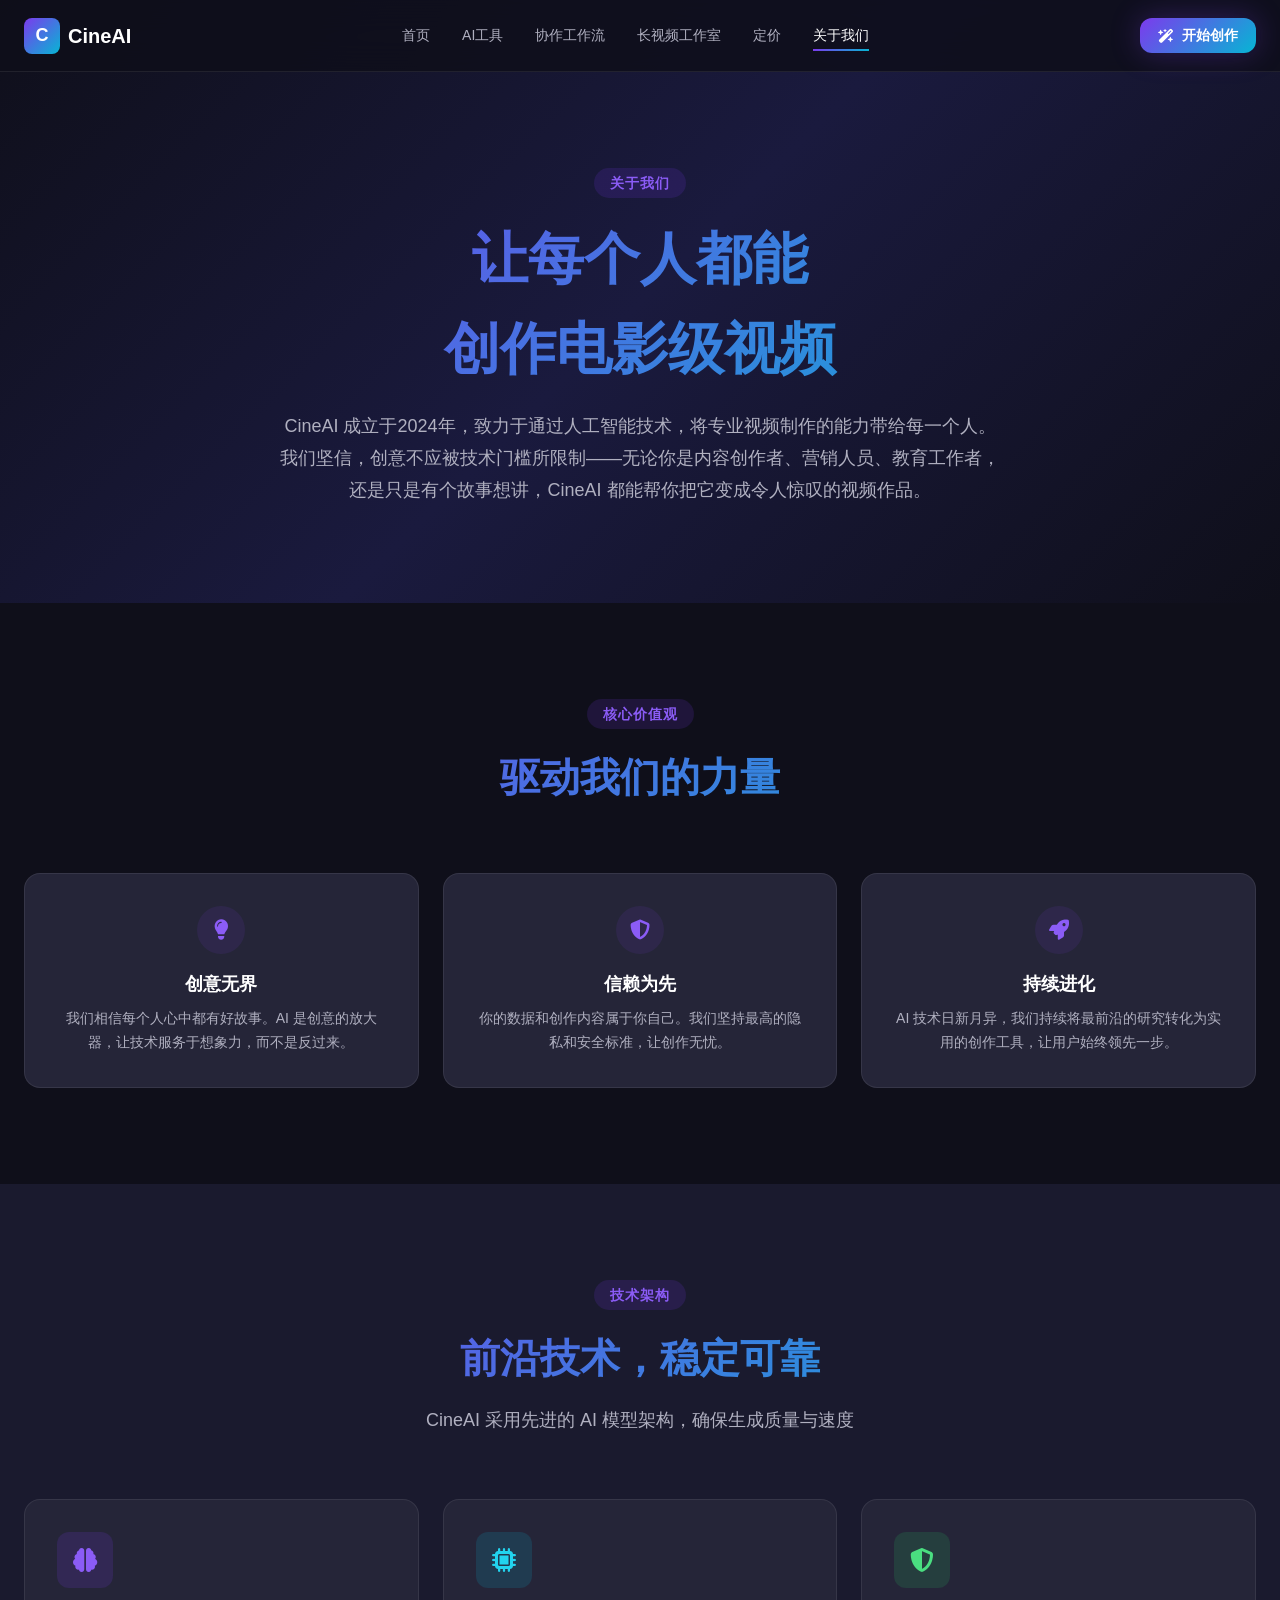
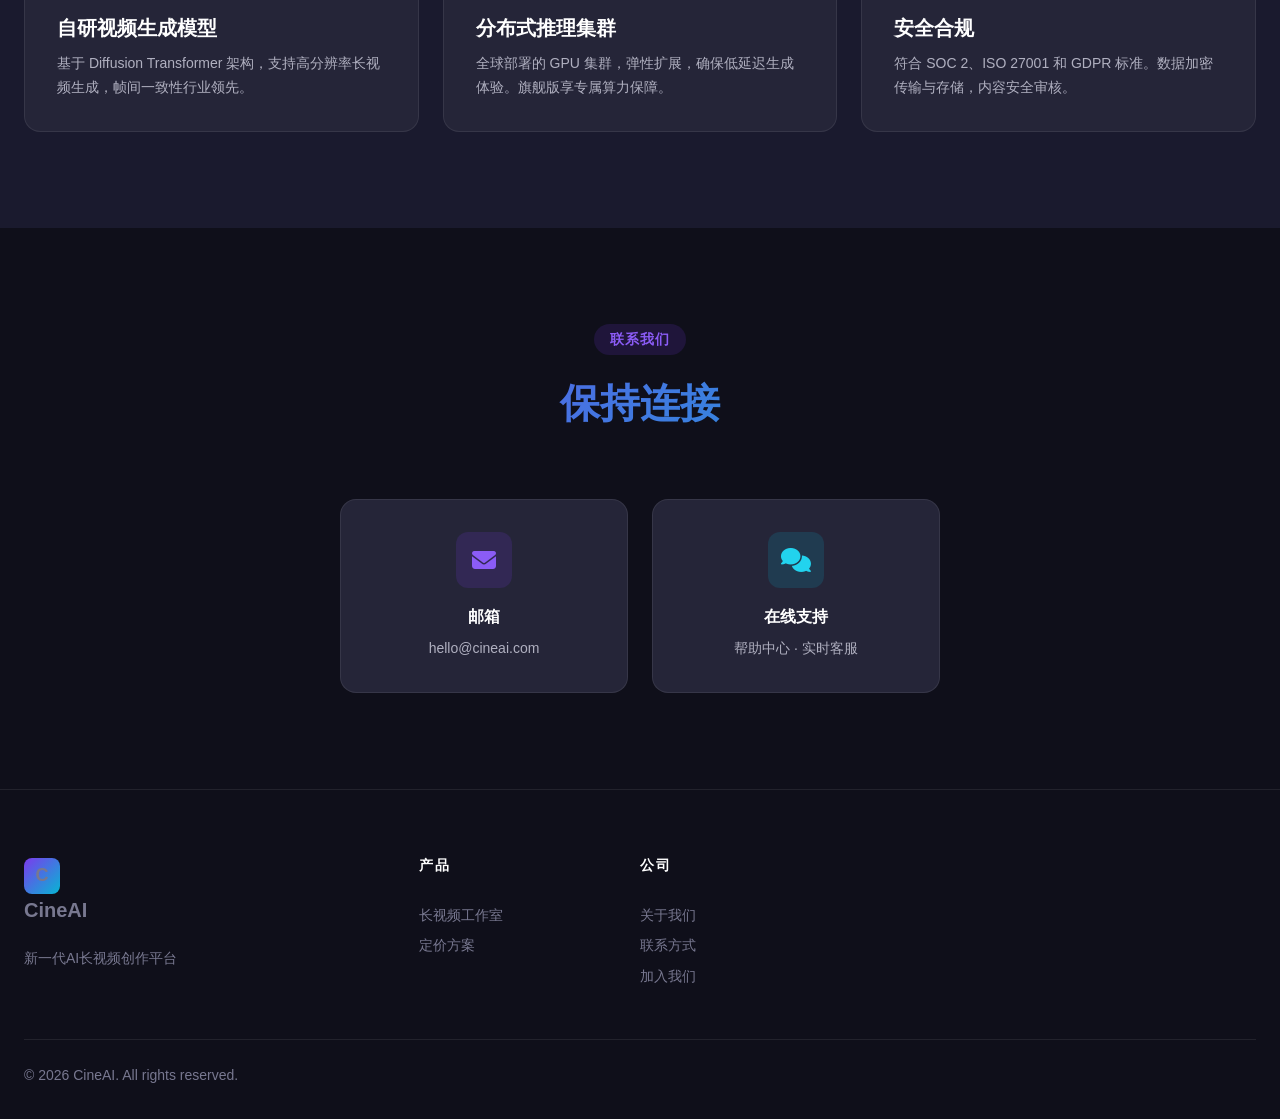
==== commit d1b279a3: "Full update: long video studio + workflow + apps + analysis" ====
--- a/about.html
+++ b/about.html
@@ -30,7 +30,9 @@
       </a>
       <div class="nav-links">
         <a href="index.html">首页</a>
-        <a href="create.html">创作中心</a>
+        <a href="apps.html">AI工具</a>
+        <a href="workflow.html">协作工作流</a>
+        <a href="create.html">长视频工作室</a>
         <a href="pricing.html">定价</a>
         <a href="about.html" class="active">关于我们</a>
       </div>
@@ -47,7 +49,9 @@
 
   <div class="mobile-menu">
     <a href="index.html">首页</a>
-    <a href="create.html">创作中心</a>
+    <a href="apps.html">AI工具</a>
+    <a href="workflow.html">协作工作流</a>
+    <a href="create.html">长视频工作室</a>
     <a href="pricing.html">定价方案</a>
     <a href="about.html" class="active">关于我们</a>
     <a href="create.html" class="btn btn-primary" style="margin-top:16px;text-align:center;border-bottom:none;">
@@ -166,7 +170,7 @@
         </div>
         <div class="footer-col">
           <h4 class="footer-col-title">产品</h4>
-          <a href="create.html">创作中心</a>
+          <a href="create.html">长视频工作室</a>
           <a href="pricing.html">定价方案</a>
         </div>
         <div class="footer-col">
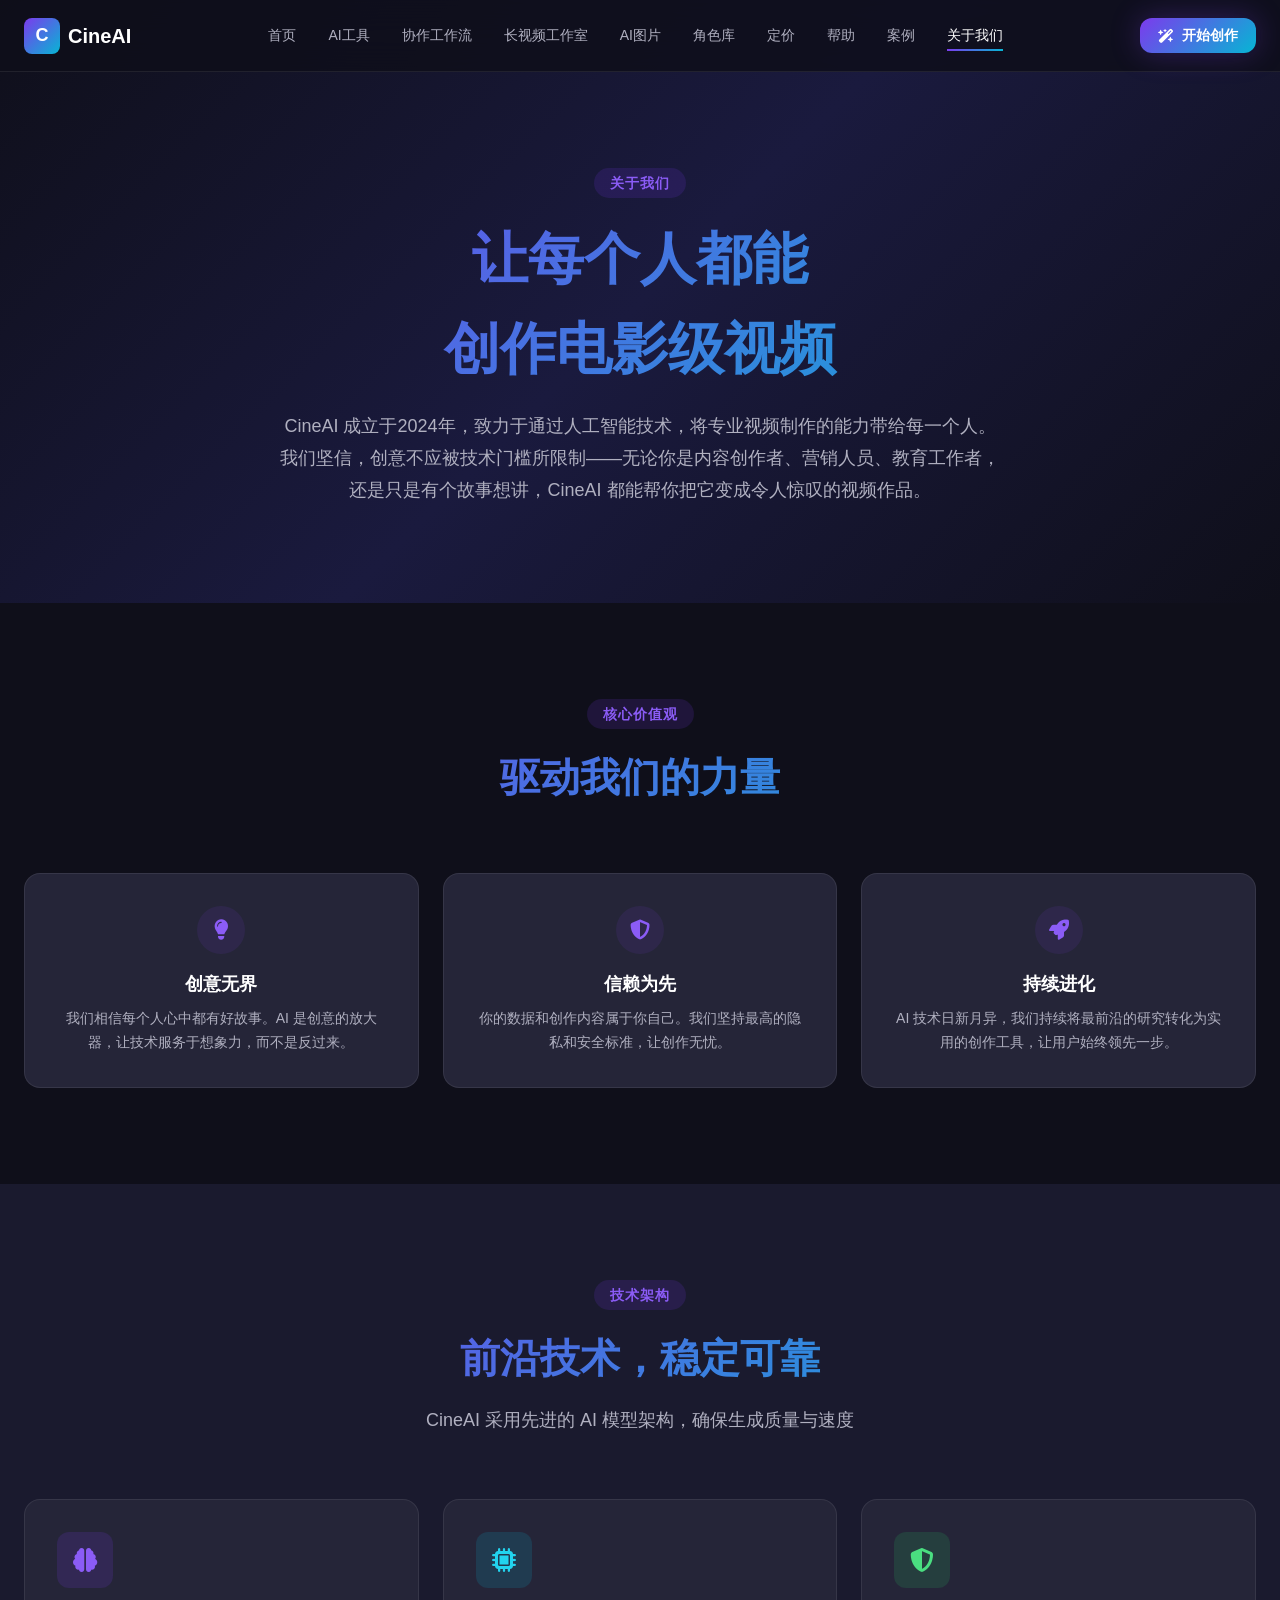
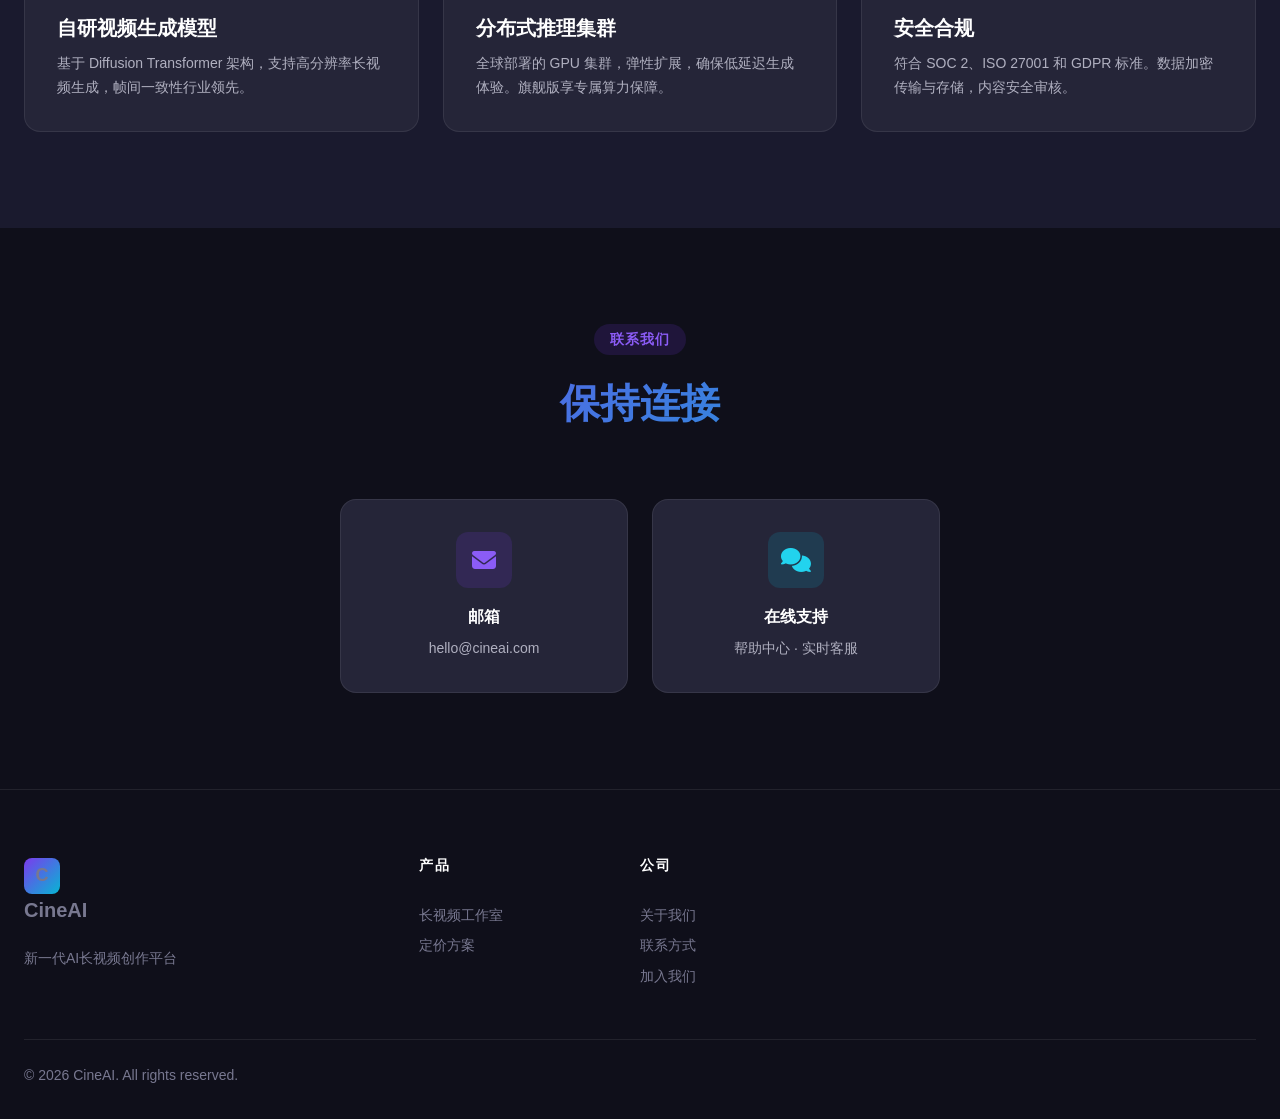
==== commit e2cece5d: "Fix nav on all pages" ====
--- a/about.html
+++ b/about.html
@@ -33,7 +33,11 @@
         <a href="apps.html">AI工具</a>
         <a href="workflow.html">协作工作流</a>
         <a href="create.html">长视频工作室</a>
+        <a href="image.html">AI图片</a>
+        <a href="characters.html">角色库</a>
         <a href="pricing.html">定价</a>
+        <a href="help.html">帮助</a>
+        <a href="showcase.html">案例</a>
         <a href="about.html" class="active">关于我们</a>
       </div>
       <div class="nav-actions">
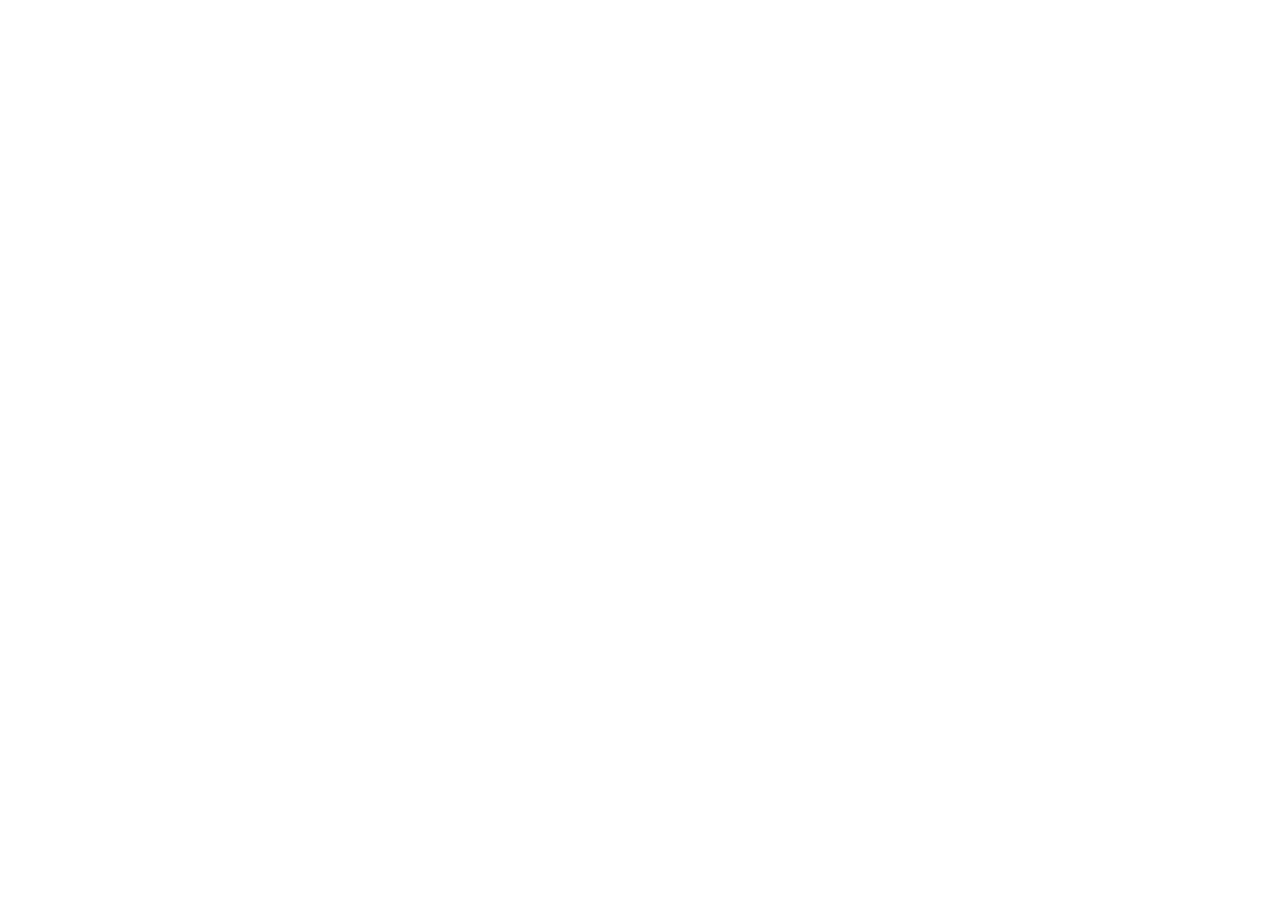
==== commit 811b0bcf: "Fix about.html mobile menu links" ====
--- a/about.html
+++ b/about.html
@@ -1,195 +1,3 @@
-<!DOCTYPE html>
-<html lang="zh-CN">
-<head>
-  <meta charset="UTF-8">
-  <meta name="viewport" content="width=device-width, initial-scale=1.0">
-  <title>关于我们 - CineAI AI长视频创作平台</title>
-  <meta name="description" content="了解 CineAI 的故事、使命和团队">
-
-  <!-- Open Graph -->
-  <meta property="og:title" content="关于CineAI - AI长视频创作平台">
-  <meta property="og:description" content="了解 CineAI 的故事、使命和团队">
-  <meta property="og:type" content="website">
-  <meta property="og:image" content="https://cineai.ai/og-image.png">
-  <meta property="og:url" content="https://cineai.ai/about">
-
-  <link rel="preconnect" href="https://fonts.googleapis.com">
-  <link rel="preconnect" href="https://fonts.gstatic.com" crossorigin>
-  <link href="https://fonts.googleapis.com/css2?family=Inter:wght@400;500;600;700;800;900&display=swap" rel="stylesheet">
-  <link rel="stylesheet" href="https://cdnjs.cloudflare.com/ajax/libs/font-awesome/6.5.1/css/all.min.css">
-  <link rel="stylesheet" href="css/style.css">
-  <meta http-equiv="Content-Security-Policy" content="default-src 'self'; script-src 'self' 'unsafe-inline' https://cdnjs.cloudflare.com; style-src 'self' 'unsafe-inline' https://fonts.googleapis.com https://cdnjs.cloudflare.com; font-src 'self' https://fonts.gstatic.com https://cdnjs.cloudflare.com; img-src 'self' data: https:;">
-  <link rel="icon" type="image/svg+xml" href="data:image/svg+xml,%3Csvg xmlns='http://www.w3.org/2000/svg' viewBox='0 0 32 32'%3E%3Crect width='32' height='32' rx='6' fill='%237C3AED'/%3E%3Ctext x='16' y='23' text-anchor='middle' fill='white' font-size='22' font-weight='bold' font-family='sans-serif'%3EC%3C/text%3E%3C/svg%3E">
-</head>
-<body>
-  <nav class="nav">
-    <div class="nav-inner">
-      <a href="index.html" class="nav-logo">
-        <div class="nav-logo-icon">C</div>
-        CineAI
-      </a>
-      <div class="nav-links">
-        <a href="index.html">首页</a>
-        <a href="apps.html">AI工具</a>
-        <a href="workflow.html">协作工作流</a>
-        <a href="create.html">长视频工作室</a>
-        <a href="image.html">AI图片</a>
-        <a href="characters.html">角色库</a>
-        <a href="pricing.html">定价</a>
-        <a href="help.html">帮助</a>
-        <a href="showcase.html">案例</a>
-        <a href="about.html" class="active">关于我们</a>
-      </div>
-      <div class="nav-actions">
-        <a href="create.html" class="btn btn-primary btn-sm">
-          <i class="fas fa-wand-magic-sparkles"></i> 开始创作
-        </a>
-        <button class="mobile-menu-btn" aria-label="打开菜单">
-          <i class="fas fa-bars"></i>
-        </button>
-      </div>
-    </div>
-  </nav>
-
-  <div class="mobile-menu">
-    <a href="index.html">首页</a>
-    <a href="apps.html">AI工具</a>
-    <a href="workflow.html">协作工作流</a>
-    <a href="create.html">长视频工作室</a>
-    <a href="pricing.html">定价方案</a>
-    <a href="about.html" class="active">关于我们</a>
-    <a href="create.html" class="btn btn-primary" style="margin-top:16px;text-align:center;border-bottom:none;">
-      <i class="fas fa-wand-magic-sparkles"></i> 开始创作
-    </a>
-  </div>
-
-  <!-- Page Hero -->
-  <section class="about-hero">
-    <div class="container">
-      <span class="section-tag">关于我们</span>
-      <h1 class="section-title" style="font-size:var(--font-size-5xl);">让每个人都能<br>创作电影级视频</h1>
-      <div class="about-mission">
-        <p>
-          CineAI 成立于2024年，致力于通过人工智能技术，将专业视频制作的能力带给每一个人。
-          我们坚信，创意不应被技术门槛所限制——无论你是内容创作者、营销人员、教育工作者，
-          还是只是有个故事想讲，CineAI 都能帮你把它变成令人惊叹的视频作品。
-        </p>
-      </div>
-    </div>
-  </section>
-
-  <!-- Values -->
-  <section class="section">
-    <div class="container">
-      <div class="section-header">
-        <span class="section-tag">核心价值观</span>
-        <h2 class="section-title">驱动我们的力量</h2>
-      </div>
-      <div class="about-values">
-        <div class="value-card">
-          <div class="value-icon"><i class="fas fa-lightbulb"></i></div>
-          <h4>创意无界</h4>
-          <p>我们相信每个人心中都有好故事。AI 是创意的放大器，让技术服务于想象力，而不是反过来。</p>
-        </div>
-        <div class="value-card">
-          <div class="value-icon"><i class="fas fa-shield-alt"></i></div>
-          <h4>信赖为先</h4>
-          <p>你的数据和创作内容属于你自己。我们坚持最高的隐私和安全标准，让创作无忧。</p>
-        </div>
-        <div class="value-card">
-          <div class="value-icon"><i class="fas fa-rocket"></i></div>
-          <h4>持续进化</h4>
-          <p>AI 技术日新月异，我们持续将最前沿的研究转化为实用的创作工具，让用户始终领先一步。</p>
-        </div>
-      </div>
-    </div>
-  </section>
-
-  <!-- Technology Stack -->
-  <section class="section" style="background:var(--bg-secondary);">
-    <div class="container">
-      <div class="section-header">
-        <span class="section-tag">技术架构</span>
-        <h2 class="section-title">前沿技术，稳定可靠</h2>
-        <p class="section-subtitle">CineAI 采用先进的 AI 模型架构，确保生成质量与速度</p>
-      </div>
-      
-      <div style="display:grid;grid-template-columns:repeat(auto-fit,minmax(280px,1fr));gap:var(--space-lg);">
-        <div class="feature-card">
-          <div class="feature-icon purple"><i class="fas fa-brain"></i></div>
-          <h3 class="feature-title">自研视频生成模型</h3>
-          <p class="feature-desc">基于 Diffusion Transformer 架构，支持高分辨率长视频生成，帧间一致性行业领先。</p>
-        </div>
-        <div class="feature-card">
-          <div class="feature-icon cyan"><i class="fas fa-microchip"></i></div>
-          <h3 class="feature-title">分布式推理集群</h3>
-          <p class="feature-desc">全球部署的 GPU 集群，弹性扩展，确保低延迟生成体验。旗舰版享专属算力保障。</p>
-        </div>
-        <div class="feature-card">
-          <div class="feature-icon green"><i class="fas fa-shield-halved"></i></div>
-          <h3 class="feature-title">安全合规</h3>
-          <p class="feature-desc">符合 SOC 2、ISO 27001 和 GDPR 标准。数据加密传输与存储，内容安全审核。</p>
-        </div>
-      </div>
-    </div>
-  </section>
-
-  <!-- Contact -->
-  <section class="section">
-    <div class="container">
-      <div class="section-header">
-        <span class="section-tag">联系我们</span>
-        <h2 class="section-title">保持连接</h2>
-      </div>
-      <div style="max-width:600px;margin:0 auto;">
-        <div style="display:grid;grid-template-columns:1fr 1fr;gap:var(--space-lg);">
-          <div class="feature-card" style="text-align:center;padding:var(--space-xl);">
-            <div class="feature-icon purple" style="margin:0 auto var(--space-md);">
-              <i class="fas fa-envelope"></i>
-            </div>
-            <h4 style="margin-bottom:var(--space-sm);">邮箱</h4>
-            <p style="color:var(--text-secondary);font-size:var(--font-size-sm);">hello@cineai.com</p>
-          </div>
-          <div class="feature-card" style="text-align:center;padding:var(--space-xl);">
-            <div class="feature-icon cyan" style="margin:0 auto var(--space-md);">
-              <i class="fas fa-comments"></i>
-            </div>
-            <h4 style="margin-bottom:var(--space-sm);">在线支持</h4>
-            <p style="color:var(--text-secondary);font-size:var(--font-size-sm);">帮助中心 · 实时客服</p>
-          </div>
-        </div>
-      </div>
-    </div>
-  </section>
-
-  <footer class="footer">
-    <div class="container">
-      <div class="footer-grid">
-        <div class="footer-col">
-          <a href="index.html" class="nav-logo" style="font-size:var(--font-size-xl);">
-            <div class="nav-logo-icon">C</div>
-            CineAI
-          </a>
-          <p class="footer-brand-desc">新一代AI长视频创作平台</p>
-        </div>
-        <div class="footer-col">
-          <h4 class="footer-col-title">产品</h4>
-          <a href="create.html">长视频工作室</a>
-          <a href="pricing.html">定价方案</a>
-        </div>
-        <div class="footer-col">
-          <h4 class="footer-col-title">公司</h4>
-          <a href="about.html">关于我们</a>
-          <a href="#">联系方式</a>
-          <a href="#">加入我们</a>
-        </div>
-      </div>
-      <div class="footer-bottom">
-        <span>&copy; 2026 CineAI. All rights reserved.</span>
-      </div>
-    </div>
-  </footer>
-
-  <script src="js/main.js"></script>
-</body>
-</html>
+<!DOCTYPE html> <html lang="zh-CN"> <head>   <meta charset="UTF-8">   <meta name="viewport" content="width=device-width, initial-scale=1.0">   <title>鍏充簬鎴戜滑 - CineAI AI闀胯棰戝垱浣滃钩鍙?/title>   <meta name="description" content="浜嗚В CineAI 鐨勬晠浜嬨€佷娇鍛藉拰鍥㈤槦">    <!-- Open Graph -->   <meta property="og:title" content="鍏充簬CineAI - AI闀胯棰戝垱浣滃钩鍙?>   <meta property="og:description" content="浜嗚В CineAI 鐨勬晠浜嬨€佷娇鍛藉拰鍥㈤槦">   <meta property="og:type" content="website">   <meta property="og:image" content="https://cineai.ai/og-image.png">   <meta property="og:url" content="https://cineai.ai/about">    <link rel="preconnect" href="https://fonts.googleapis.com">   <link rel="preconnect" href="https://fonts.gstatic.com" crossorigin>   <link href="https://fonts.googleapis.com/css2?family=Inter:wght@400;500;600;700;800;900&display=swap" rel="stylesheet">   <link rel="stylesheet" href="https://cdnjs.cloudflare.com/ajax/libs/font-awesome/6.5.1/css/all.min.css">   <link rel="stylesheet" href="css/style.css">   <meta http-equiv="Content-Security-Policy" content="default-src 'self'; script-src 'self' 'unsafe-inline' https://cdnjs.cloudflare.com; style-src 'self' 'unsafe-inline' https://fonts.googleapis.com https://cdnjs.cloudflare.com; font-src 'self' https://fonts.gstatic.com https://cdnjs.cloudflare.com; img-src 'self' data: https:;">   <link rel="icon" type="image/svg+xml" href="data:image/svg+xml,%3Csvg xmlns='http://www.w3.org/2000/svg' viewBox='0 0 32 32'%3E%3Crect width='32' height='32' rx='6' fill='%237C3AED'/%3E%3Ctext x='16' y='23' text-anchor='middle' fill='white' font-size='22' font-weight='bold' font-family='sans-serif'%3EC%3C/text%3E%3C/svg%3E"> </head> <body>   <nav class="nav">     <div class="nav-inner">       <a href="index.html" class="nav-logo">         <div class="nav-logo-icon">C</div>         CineAI       </a>       <div class="nav-links">         <a href="index.html">棣栭〉</a>         <a href="apps.html">AI宸ュ叿</a>         <a href="workflow.html">鍗忎綔宸ヤ綔娴?/a>         <a href="create.html">闀胯棰戝伐浣滃</a>         <a href="image.html">AI鍥剧墖</a>         <a href="characters.html">瑙掕壊搴?/a>         <a href="pricing.html">瀹氫环</a>         <a href="help.html">甯姪</a>         <a href="showcase.html">妗堜緥</a>         <a href="about.html" class="active">鍏充簬鎴戜滑</a>       </div>       <div class="nav-actions">         <a href="create.html" class="btn btn-primary btn-sm">           <i class="fas fa-wand-magic-sparkles"></i> 寮€濮嬪垱浣?        </a>         <button class="mobile-menu-btn" aria-label="鎵撳紑鑿滃崟">           <i class="fas fa-bars"></i>         </button>       </div>     </div>   </nav>    <div class="mobile-menu">     <a href="index.html">棣栭〉</a>     <a href="apps.html">AI宸ュ叿</a>     <a href="workflow.html">鍗忎綔宸ヤ綔娴?/a> <a href="create.html">闀胯棰戝伐浣滃</a>
+    <a href="image.html">AI鍥剧墖</a> <a href="characters.html">瑙掕壊搴?/a> <a href="pricing.html">瀹氫环鏂规</a>
+    <a href="help.html">甯姪涓績</a> <a href="showcase.html">妗堜緥灞曠ず</a> <a href="about.html" class="active">鍏充簬鎴戜滑</a>     <a href="create.html" class="btn btn-primary" style="margin-top:16px;text-align:center;border-bottom:none;">       <i class="fas fa-wand-magic-sparkles"></i> 寮€濮嬪垱浣?    </a>   </div>    <!-- Page Hero -->   <section class="about-hero">     <div class="container">       <span class="section-tag">鍏充簬鎴戜滑</span>       <h1 class="section-title" style="font-size:var(--font-size-5xl);">璁╂瘡涓汉閮借兘<br>鍒涗綔鐢靛奖绾ц棰?/h1>       <div class="about-mission">         <p>           CineAI 鎴愮珛浜?024骞达紝鑷村姏浜庨€氳繃浜哄伐鏅鸿兘鎶€鏈紝灏嗕笓涓氳棰戝埗浣滅殑鑳藉姏甯︾粰姣忎竴涓汉銆?          鎴戜滑鍧氫俊锛屽垱鎰忎笉搴旇鎶€鏈棬妲涙墍闄愬埗鈥斺€旀棤璁轰綘鏄唴瀹瑰垱浣滆€呫€佽惀閿€浜哄憳銆佹暀鑲插伐浣滆€咃紝           杩樻槸鍙槸鏈変釜鏁呬簨鎯宠锛孋ineAI 閮借兘甯綘鎶婂畠鍙樻垚浠や汉鎯婂徆鐨勮棰戜綔鍝併€?        </p>       </div>     </div>   </section>    <!-- Values -->   <section class="section">     <div class="container">       <div class="section-header">         <span class="section-tag">鏍稿績浠峰€艰</span>         <h2 class="section-title">椹卞姩鎴戜滑鐨勫姏閲?/h2>       </div>       <div class="about-values">         <div class="value-card">           <div class="value-icon"><i class="fas fa-lightbulb"></i></div>           <h4>鍒涙剰鏃犵晫</h4>           <p>鎴戜滑鐩镐俊姣忎釜浜哄績涓兘鏈夊ソ鏁呬簨銆侫I 鏄垱鎰忕殑鏀惧ぇ鍣紝璁╂妧鏈湇鍔′簬鎯宠薄鍔涳紝鑰屼笉鏄弽杩囨潵銆?/p>         </div>         <div class="value-card">           <div class="value-icon"><i class="fas fa-shield-alt"></i></div>           <h4>淇¤禆涓哄厛</h4>           <p>浣犵殑鏁版嵁鍜屽垱浣滃唴瀹瑰睘浜庝綘鑷繁銆傛垜浠潥鎸佹渶楂樼殑闅愮鍜屽畨鍏ㄦ爣鍑嗭紝璁╁垱浣滄棤蹇с€?/p>         </div>         <div class="value-card">           <div class="value-icon"><i class="fas fa-rocket"></i></div>           <h4>鎸佺画杩涘寲</h4>           <p>AI 鎶€鏈棩鏂版湀寮傦紝鎴戜滑鎸佺画灏嗘渶鍓嶆部鐨勭爺绌惰浆鍖栦负瀹炵敤鐨勫垱浣滃伐鍏凤紝璁╃敤鎴峰缁堥鍏堜竴姝ャ€?/p>         </div>       </div>     </div>   </section>    <!-- Technology Stack -->   <section class="section" style="background:var(--bg-secondary);">     <div class="container">       <div class="section-header">         <span class="section-tag">鎶€鏈灦鏋?/span>         <h2 class="section-title">鍓嶆部鎶€鏈紝绋冲畾鍙潬</h2>         <p class="section-subtitle">CineAI 閲囩敤鍏堣繘鐨?AI 妯″瀷鏋舵瀯锛岀‘淇濈敓鎴愯川閲忎笌閫熷害</p>       </div>              <div style="display:grid;grid-template-columns:repeat(auto-fit,minmax(280px,1fr));gap:var(--space-lg);">         <div class="feature-card">           <div class="feature-icon purple"><i class="fas fa-brain"></i></div>           <h3 class="feature-title">鑷爺瑙嗛鐢熸垚妯″瀷</h3>           <p class="feature-desc">鍩轰簬 Diffusion Transformer 鏋舵瀯锛屾敮鎸侀珮鍒嗚鲸鐜囬暱瑙嗛鐢熸垚锛屽抚闂翠竴鑷存€ц涓氶鍏堛€?/p>         </div>         <div class="feature-card">           <div class="feature-icon cyan"><i class="fas fa-microchip"></i></div>           <h3 class="feature-title">鍒嗗竷寮忔帹鐞嗛泦缇?/h3>           <p class="feature-desc">鍏ㄧ悆閮ㄧ讲鐨?GPU 闆嗙兢锛屽脊鎬ф墿灞曪紝纭繚浣庡欢杩熺敓鎴愪綋楠屻€傛棗鑸扮増浜笓灞炵畻鍔涗繚闅溿€?/p>         </div>         <div class="feature-card">           <div class="feature-icon green"><i class="fas fa-shield-halved"></i></div>           <h3 class="feature-title">瀹夊叏鍚堣</h3>           <p class="feature-desc">绗﹀悎 SOC 2銆両SO 27001 鍜?GDPR 鏍囧噯銆傛暟鎹姞瀵嗕紶杈撲笌瀛樺偍锛屽唴瀹瑰畨鍏ㄥ鏍搞€?/p>         </div>       </div>     </div>   </section>    <!-- Contact -->   <section class="section">     <div class="container">       <div class="section-header">         <span class="section-tag">鑱旂郴鎴戜滑</span>         <h2 class="section-title">淇濇寔杩炴帴</h2>       </div>       <div style="max-width:600px;margin:0 auto;">         <div style="display:grid;grid-template-columns:1fr 1fr;gap:var(--space-lg);">           <div class="feature-card" style="text-align:center;padding:var(--space-xl);">             <div class="feature-icon purple" style="margin:0 auto var(--space-md);">               <i class="fas fa-envelope"></i>             </div>             <h4 style="margin-bottom:var(--space-sm);">閭</h4>             <p style="color:var(--text-secondary);font-size:var(--font-size-sm);">hello@cineai.com</p>           </div>           <div class="feature-card" style="text-align:center;padding:var(--space-xl);">             <div class="feature-icon cyan" style="margin:0 auto var(--space-md);">               <i class="fas fa-comments"></i>             </div>             <h4 style="margin-bottom:var(--space-sm);">鍦ㄧ嚎鏀寔</h4>             <p style="color:var(--text-secondary);font-size:var(--font-size-sm);">甯姪涓績 路 瀹炴椂瀹㈡湇</p>           </div>         </div>       </div>     </div>   </section>    <footer class="footer">     <div class="container">       <div class="footer-grid">         <div class="footer-col">           <a href="index.html" class="nav-logo" style="font-size:var(--font-size-xl);">             <div class="nav-logo-icon">C</div>             CineAI           </a>           <p class="footer-brand-desc">鏂颁竴浠I闀胯棰戝垱浣滃钩鍙?/p>         </div>         <div class="footer-col">           <h4 class="footer-col-title">浜у搧</h4>           <a href="create.html">闀胯棰戝伐浣滃</a>           <a href="pricing.html">瀹氫环鏂规</a>         </div>         <div class="footer-col">           <h4 class="footer-col-title">鍏徃</h4>           <a href="about.html">鍏充簬鎴戜滑</a>           <a href="#">鑱旂郴鏂瑰紡</a>           <a href="#">鍔犲叆鎴戜滑</a>         </div>       </div>       <div class="footer-bottom">         <span>&copy; 2026 CineAI. All rights reserved.</span>       </div>     </div>   </footer>    <script src="js/main.js"></script> </body> </html>
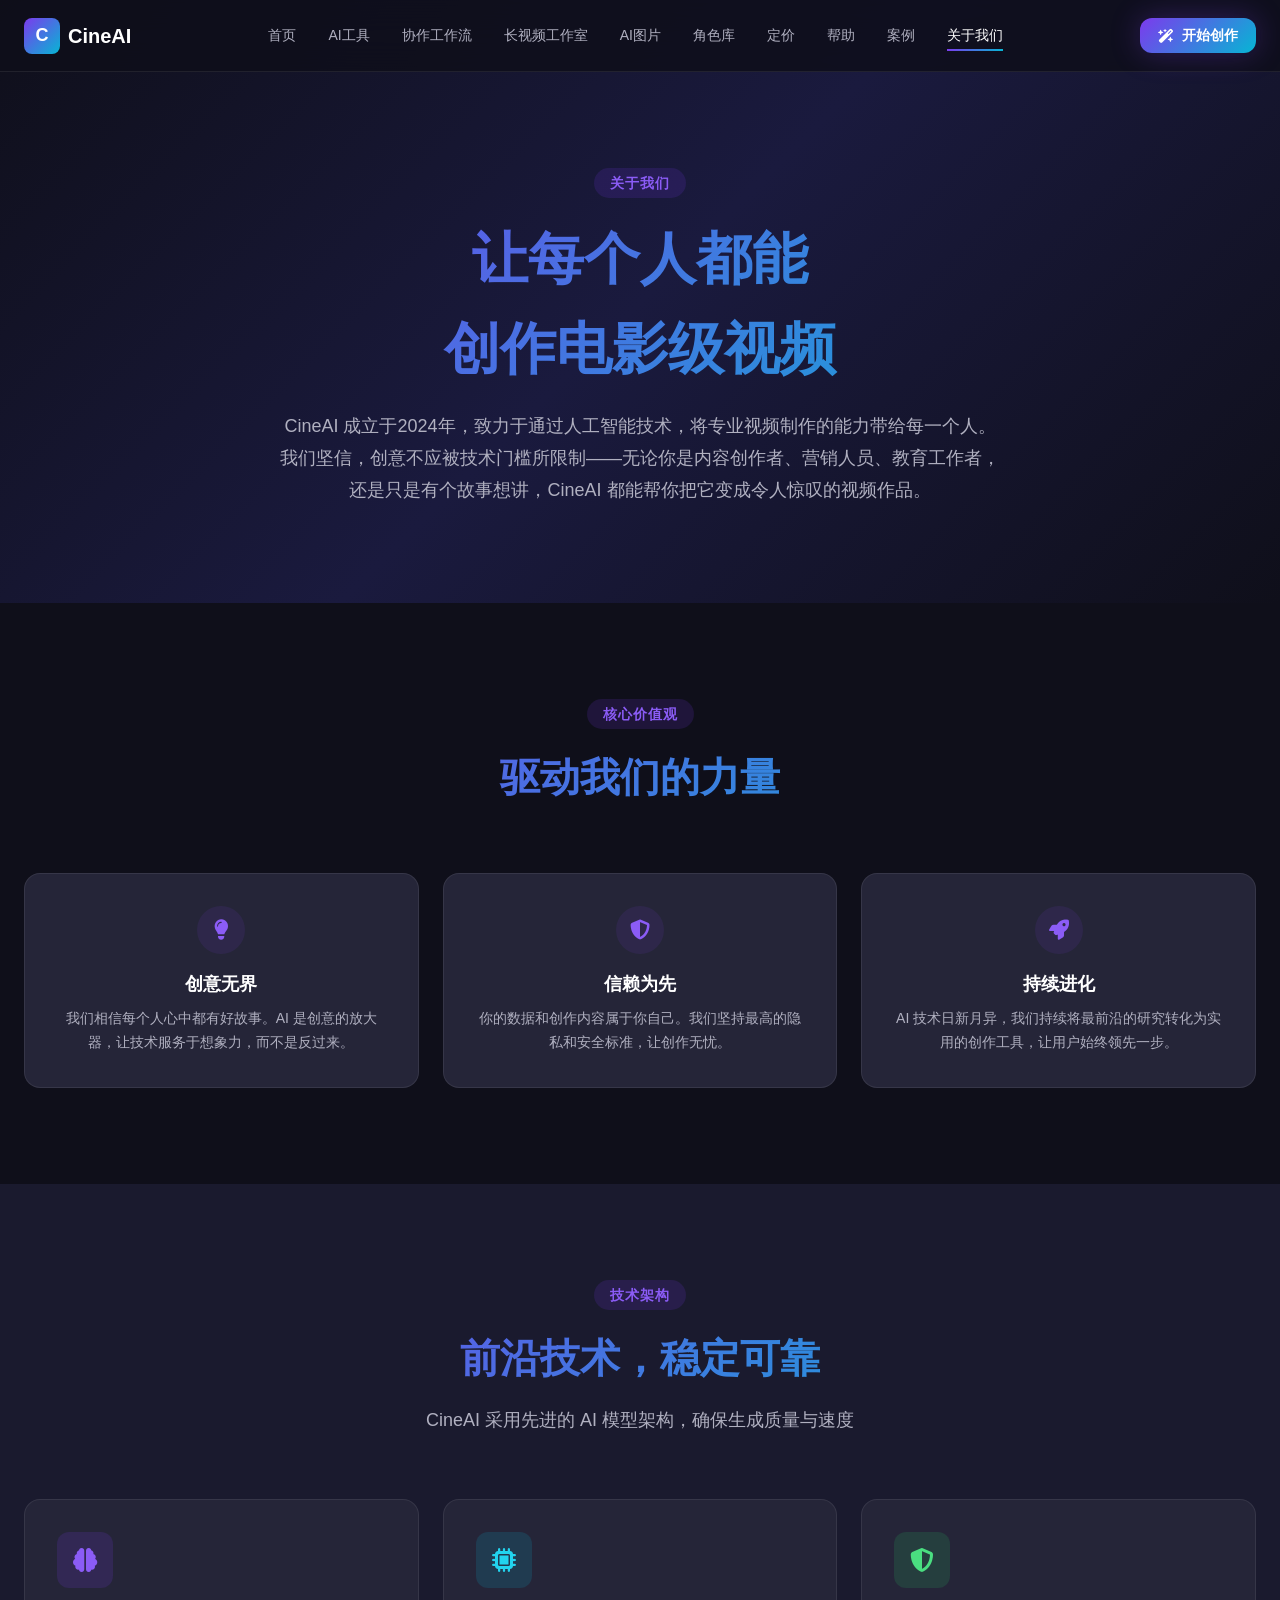
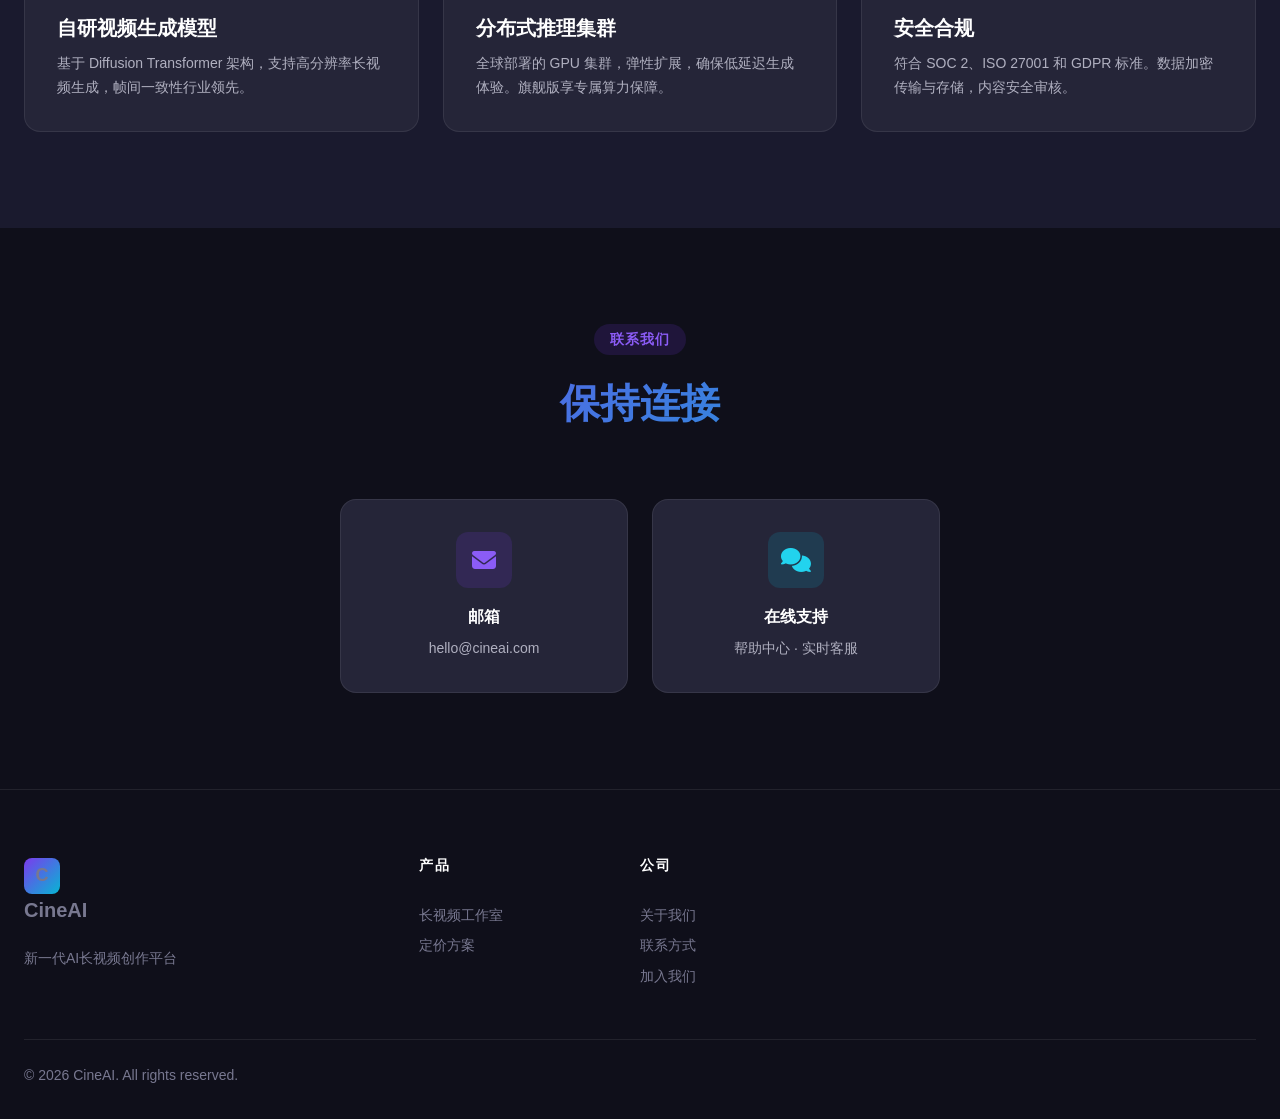
==== commit a5a4a68a: "Restore about.html from good commit" ====
--- a/about.html
+++ b/about.html
@@ -1,3 +1 @@
-<!DOCTYPE html> <html lang="zh-CN"> <head>   <meta charset="UTF-8">   <meta name="viewport" content="width=device-width, initial-scale=1.0">   <title>鍏充簬鎴戜滑 - CineAI AI闀胯棰戝垱浣滃钩鍙?/title>   <meta name="description" content="浜嗚В CineAI 鐨勬晠浜嬨€佷娇鍛藉拰鍥㈤槦">    <!-- Open Graph -->   <meta property="og:title" content="鍏充簬CineAI - AI闀胯棰戝垱浣滃钩鍙?>   <meta property="og:description" content="浜嗚В CineAI 鐨勬晠浜嬨€佷娇鍛藉拰鍥㈤槦">   <meta property="og:type" content="website">   <meta property="og:image" content="https://cineai.ai/og-image.png">   <meta property="og:url" content="https://cineai.ai/about">    <link rel="preconnect" href="https://fonts.googleapis.com">   <link rel="preconnect" href="https://fonts.gstatic.com" crossorigin>   <link href="https://fonts.googleapis.com/css2?family=Inter:wght@400;500;600;700;800;900&display=swap" rel="stylesheet">   <link rel="stylesheet" href="https://cdnjs.cloudflare.com/ajax/libs/font-awesome/6.5.1/css/all.min.css">   <link rel="stylesheet" href="css/style.css">   <meta http-equiv="Content-Security-Policy" content="default-src 'self'; script-src 'self' 'unsafe-inline' https://cdnjs.cloudflare.com; style-src 'self' 'unsafe-inline' https://fonts.googleapis.com https://cdnjs.cloudflare.com; font-src 'self' https://fonts.gstatic.com https://cdnjs.cloudflare.com; img-src 'self' data: https:;">   <link rel="icon" type="image/svg+xml" href="data:image/svg+xml,%3Csvg xmlns='http://www.w3.org/2000/svg' viewBox='0 0 32 32'%3E%3Crect width='32' height='32' rx='6' fill='%237C3AED'/%3E%3Ctext x='16' y='23' text-anchor='middle' fill='white' font-size='22' font-weight='bold' font-family='sans-serif'%3EC%3C/text%3E%3C/svg%3E"> </head> <body>   <nav class="nav">     <div class="nav-inner">       <a href="index.html" class="nav-logo">         <div class="nav-logo-icon">C</div>         CineAI       </a>       <div class="nav-links">         <a href="index.html">棣栭〉</a>         <a href="apps.html">AI宸ュ叿</a>         <a href="workflow.html">鍗忎綔宸ヤ綔娴?/a>         <a href="create.html">闀胯棰戝伐浣滃</a>         <a href="image.html">AI鍥剧墖</a>         <a href="characters.html">瑙掕壊搴?/a>         <a href="pricing.html">瀹氫环</a>         <a href="help.html">甯姪</a>         <a href="showcase.html">妗堜緥</a>         <a href="about.html" class="active">鍏充簬鎴戜滑</a>       </div>       <div class="nav-actions">         <a href="create.html" class="btn btn-primary btn-sm">           <i class="fas fa-wand-magic-sparkles"></i> 寮€濮嬪垱浣?        </a>         <button class="mobile-menu-btn" aria-label="鎵撳紑鑿滃崟">           <i class="fas fa-bars"></i>         </button>       </div>     </div>   </nav>    <div class="mobile-menu">     <a href="index.html">棣栭〉</a>     <a href="apps.html">AI宸ュ叿</a>     <a href="workflow.html">鍗忎綔宸ヤ綔娴?/a> <a href="create.html">闀胯棰戝伐浣滃</a>
-    <a href="image.html">AI鍥剧墖</a> <a href="characters.html">瑙掕壊搴?/a> <a href="pricing.html">瀹氫环鏂规</a>
-    <a href="help.html">甯姪涓績</a> <a href="showcase.html">妗堜緥灞曠ず</a> <a href="about.html" class="active">鍏充簬鎴戜滑</a>     <a href="create.html" class="btn btn-primary" style="margin-top:16px;text-align:center;border-bottom:none;">       <i class="fas fa-wand-magic-sparkles"></i> 寮€濮嬪垱浣?    </a>   </div>    <!-- Page Hero -->   <section class="about-hero">     <div class="container">       <span class="section-tag">鍏充簬鎴戜滑</span>       <h1 class="section-title" style="font-size:var(--font-size-5xl);">璁╂瘡涓汉閮借兘<br>鍒涗綔鐢靛奖绾ц棰?/h1>       <div class="about-mission">         <p>           CineAI 鎴愮珛浜?024骞达紝鑷村姏浜庨€氳繃浜哄伐鏅鸿兘鎶€鏈紝灏嗕笓涓氳棰戝埗浣滅殑鑳藉姏甯︾粰姣忎竴涓汉銆?          鎴戜滑鍧氫俊锛屽垱鎰忎笉搴旇鎶€鏈棬妲涙墍闄愬埗鈥斺€旀棤璁轰綘鏄唴瀹瑰垱浣滆€呫€佽惀閿€浜哄憳銆佹暀鑲插伐浣滆€咃紝           杩樻槸鍙槸鏈変釜鏁呬簨鎯宠锛孋ineAI 閮借兘甯綘鎶婂畠鍙樻垚浠や汉鎯婂徆鐨勮棰戜綔鍝併€?        </p>       </div>     </div>   </section>    <!-- Values -->   <section class="section">     <div class="container">       <div class="section-header">         <span class="section-tag">鏍稿績浠峰€艰</span>         <h2 class="section-title">椹卞姩鎴戜滑鐨勫姏閲?/h2>       </div>       <div class="about-values">         <div class="value-card">           <div class="value-icon"><i class="fas fa-lightbulb"></i></div>           <h4>鍒涙剰鏃犵晫</h4>           <p>鎴戜滑鐩镐俊姣忎釜浜哄績涓兘鏈夊ソ鏁呬簨銆侫I 鏄垱鎰忕殑鏀惧ぇ鍣紝璁╂妧鏈湇鍔′簬鎯宠薄鍔涳紝鑰屼笉鏄弽杩囨潵銆?/p>         </div>         <div class="value-card">           <div class="value-icon"><i class="fas fa-shield-alt"></i></div>           <h4>淇¤禆涓哄厛</h4>           <p>浣犵殑鏁版嵁鍜屽垱浣滃唴瀹瑰睘浜庝綘鑷繁銆傛垜浠潥鎸佹渶楂樼殑闅愮鍜屽畨鍏ㄦ爣鍑嗭紝璁╁垱浣滄棤蹇с€?/p>         </div>         <div class="value-card">           <div class="value-icon"><i class="fas fa-rocket"></i></div>           <h4>鎸佺画杩涘寲</h4>           <p>AI 鎶€鏈棩鏂版湀寮傦紝鎴戜滑鎸佺画灏嗘渶鍓嶆部鐨勭爺绌惰浆鍖栦负瀹炵敤鐨勫垱浣滃伐鍏凤紝璁╃敤鎴峰缁堥鍏堜竴姝ャ€?/p>         </div>       </div>     </div>   </section>    <!-- Technology Stack -->   <section class="section" style="background:var(--bg-secondary);">     <div class="container">       <div class="section-header">         <span class="section-tag">鎶€鏈灦鏋?/span>         <h2 class="section-title">鍓嶆部鎶€鏈紝绋冲畾鍙潬</h2>         <p class="section-subtitle">CineAI 閲囩敤鍏堣繘鐨?AI 妯″瀷鏋舵瀯锛岀‘淇濈敓鎴愯川閲忎笌閫熷害</p>       </div>              <div style="display:grid;grid-template-columns:repeat(auto-fit,minmax(280px,1fr));gap:var(--space-lg);">         <div class="feature-card">           <div class="feature-icon purple"><i class="fas fa-brain"></i></div>           <h3 class="feature-title">鑷爺瑙嗛鐢熸垚妯″瀷</h3>           <p class="feature-desc">鍩轰簬 Diffusion Transformer 鏋舵瀯锛屾敮鎸侀珮鍒嗚鲸鐜囬暱瑙嗛鐢熸垚锛屽抚闂翠竴鑷存€ц涓氶鍏堛€?/p>         </div>         <div class="feature-card">           <div class="feature-icon cyan"><i class="fas fa-microchip"></i></div>           <h3 class="feature-title">鍒嗗竷寮忔帹鐞嗛泦缇?/h3>           <p class="feature-desc">鍏ㄧ悆閮ㄧ讲鐨?GPU 闆嗙兢锛屽脊鎬ф墿灞曪紝纭繚浣庡欢杩熺敓鎴愪綋楠屻€傛棗鑸扮増浜笓灞炵畻鍔涗繚闅溿€?/p>         </div>         <div class="feature-card">           <div class="feature-icon green"><i class="fas fa-shield-halved"></i></div>           <h3 class="feature-title">瀹夊叏鍚堣</h3>           <p class="feature-desc">绗﹀悎 SOC 2銆両SO 27001 鍜?GDPR 鏍囧噯銆傛暟鎹姞瀵嗕紶杈撲笌瀛樺偍锛屽唴瀹瑰畨鍏ㄥ鏍搞€?/p>         </div>       </div>     </div>   </section>    <!-- Contact -->   <section class="section">     <div class="container">       <div class="section-header">         <span class="section-tag">鑱旂郴鎴戜滑</span>         <h2 class="section-title">淇濇寔杩炴帴</h2>       </div>       <div style="max-width:600px;margin:0 auto;">         <div style="display:grid;grid-template-columns:1fr 1fr;gap:var(--space-lg);">           <div class="feature-card" style="text-align:center;padding:var(--space-xl);">             <div class="feature-icon purple" style="margin:0 auto var(--space-md);">               <i class="fas fa-envelope"></i>             </div>             <h4 style="margin-bottom:var(--space-sm);">閭</h4>             <p style="color:var(--text-secondary);font-size:var(--font-size-sm);">hello@cineai.com</p>           </div>           <div class="feature-card" style="text-align:center;padding:var(--space-xl);">             <div class="feature-icon cyan" style="margin:0 auto var(--space-md);">               <i class="fas fa-comments"></i>             </div>             <h4 style="margin-bottom:var(--space-sm);">鍦ㄧ嚎鏀寔</h4>             <p style="color:var(--text-secondary);font-size:var(--font-size-sm);">甯姪涓績 路 瀹炴椂瀹㈡湇</p>           </div>         </div>       </div>     </div>   </section>    <footer class="footer">     <div class="container">       <div class="footer-grid">         <div class="footer-col">           <a href="index.html" class="nav-logo" style="font-size:var(--font-size-xl);">             <div class="nav-logo-icon">C</div>             CineAI           </a>           <p class="footer-brand-desc">鏂颁竴浠I闀胯棰戝垱浣滃钩鍙?/p>         </div>         <div class="footer-col">           <h4 class="footer-col-title">浜у搧</h4>           <a href="create.html">闀胯棰戝伐浣滃</a>           <a href="pricing.html">瀹氫环鏂规</a>         </div>         <div class="footer-col">           <h4 class="footer-col-title">鍏徃</h4>           <a href="about.html">鍏充簬鎴戜滑</a>           <a href="#">鑱旂郴鏂瑰紡</a>           <a href="#">鍔犲叆鎴戜滑</a>         </div>       </div>       <div class="footer-bottom">         <span>&copy; 2026 CineAI. All rights reserved.</span>       </div>     </div>   </footer>    <script src="js/main.js"></script> </body> </html>+﻿<!DOCTYPE html> <html lang="zh-CN"> <head>   <meta charset="UTF-8">   <meta name="viewport" content="width=device-width, initial-scale=1.0">   <title>关于我们 - CineAI AI长视频创作平台</title>   <meta name="description" content="了解 CineAI 的故事、使命和团队">    <!-- Open Graph -->   <meta property="og:title" content="关于CineAI - AI长视频创作平台">   <meta property="og:description" content="了解 CineAI 的故事、使命和团队">   <meta property="og:type" content="website">   <meta property="og:image" content="https://cineai.ai/og-image.png">   <meta property="og:url" content="https://cineai.ai/about">    <link rel="preconnect" href="https://fonts.googleapis.com">   <link rel="preconnect" href="https://fonts.gstatic.com" crossorigin>   <link href="https://fonts.googleapis.com/css2?family=Inter:wght@400;500;600;700;800;900&display=swap" rel="stylesheet">   <link rel="stylesheet" href="https://cdnjs.cloudflare.com/ajax/libs/font-awesome/6.5.1/css/all.min.css">   <link rel="stylesheet" href="css/style.css">   <meta http-equiv="Content-Security-Policy" content="default-src 'self'; script-src 'self' 'unsafe-inline' https://cdnjs.cloudflare.com; style-src 'self' 'unsafe-inline' https://fonts.googleapis.com https://cdnjs.cloudflare.com; font-src 'self' https://fonts.gstatic.com https://cdnjs.cloudflare.com; img-src 'self' data: https:;">   <link rel="icon" type="image/svg+xml" href="data:image/svg+xml,%3Csvg xmlns='http://www.w3.org/2000/svg' viewBox='0 0 32 32'%3E%3Crect width='32' height='32' rx='6' fill='%237C3AED'/%3E%3Ctext x='16' y='23' text-anchor='middle' fill='white' font-size='22' font-weight='bold' font-family='sans-serif'%3EC%3C/text%3E%3C/svg%3E"> </head> <body>   <nav class="nav">     <div class="nav-inner">       <a href="index.html" class="nav-logo">         <div class="nav-logo-icon">C</div>         CineAI       </a>       <div class="nav-links">         <a href="index.html">首页</a>         <a href="apps.html">AI工具</a>         <a href="workflow.html">协作工作流</a>         <a href="create.html">长视频工作室</a>         <a href="image.html">AI图片</a>         <a href="characters.html">角色库</a>         <a href="pricing.html">定价</a>         <a href="help.html">帮助</a>         <a href="showcase.html">案例</a>         <a href="about.html" class="active">关于我们</a>       </div>       <div class="nav-actions">         <a href="create.html" class="btn btn-primary btn-sm">           <i class="fas fa-wand-magic-sparkles"></i> 开始创作         </a>         <button class="mobile-menu-btn" aria-label="打开菜单">           <i class="fas fa-bars"></i>         </button>       </div>     </div>   </nav>    <div class="mobile-menu">     <a href="index.html">首页</a>     <a href="apps.html">AI工具</a>     <a href="workflow.html">协作工作流</a>     <a href="create.html">长视频工作室</a>     <a href="pricing.html">定价方案</a>     <a href="about.html" class="active">关于我们</a>     <a href="create.html" class="btn btn-primary" style="margin-top:16px;text-align:center;border-bottom:none;">       <i class="fas fa-wand-magic-sparkles"></i> 开始创作     </a>   </div>    <!-- Page Hero -->   <section class="about-hero">     <div class="container">       <span class="section-tag">关于我们</span>       <h1 class="section-title" style="font-size:var(--font-size-5xl);">让每个人都能<br>创作电影级视频</h1>       <div class="about-mission">         <p>           CineAI 成立于2024年，致力于通过人工智能技术，将专业视频制作的能力带给每一个人。           我们坚信，创意不应被技术门槛所限制——无论你是内容创作者、营销人员、教育工作者，           还是只是有个故事想讲，CineAI 都能帮你把它变成令人惊叹的视频作品。         </p>       </div>     </div>   </section>    <!-- Values -->   <section class="section">     <div class="container">       <div class="section-header">         <span class="section-tag">核心价值观</span>         <h2 class="section-title">驱动我们的力量</h2>       </div>       <div class="about-values">         <div class="value-card">           <div class="value-icon"><i class="fas fa-lightbulb"></i></div>           <h4>创意无界</h4>           <p>我们相信每个人心中都有好故事。AI 是创意的放大器，让技术服务于想象力，而不是反过来。</p>         </div>         <div class="value-card">           <div class="value-icon"><i class="fas fa-shield-alt"></i></div>           <h4>信赖为先</h4>           <p>你的数据和创作内容属于你自己。我们坚持最高的隐私和安全标准，让创作无忧。</p>         </div>         <div class="value-card">           <div class="value-icon"><i class="fas fa-rocket"></i></div>           <h4>持续进化</h4>           <p>AI 技术日新月异，我们持续将最前沿的研究转化为实用的创作工具，让用户始终领先一步。</p>         </div>       </div>     </div>   </section>    <!-- Technology Stack -->   <section class="section" style="background:var(--bg-secondary);">     <div class="container">       <div class="section-header">         <span class="section-tag">技术架构</span>         <h2 class="section-title">前沿技术，稳定可靠</h2>         <p class="section-subtitle">CineAI 采用先进的 AI 模型架构，确保生成质量与速度</p>       </div>              <div style="display:grid;grid-template-columns:repeat(auto-fit,minmax(280px,1fr));gap:var(--space-lg);">         <div class="feature-card">           <div class="feature-icon purple"><i class="fas fa-brain"></i></div>           <h3 class="feature-title">自研视频生成模型</h3>           <p class="feature-desc">基于 Diffusion Transformer 架构，支持高分辨率长视频生成，帧间一致性行业领先。</p>         </div>         <div class="feature-card">           <div class="feature-icon cyan"><i class="fas fa-microchip"></i></div>           <h3 class="feature-title">分布式推理集群</h3>           <p class="feature-desc">全球部署的 GPU 集群，弹性扩展，确保低延迟生成体验。旗舰版享专属算力保障。</p>         </div>         <div class="feature-card">           <div class="feature-icon green"><i class="fas fa-shield-halved"></i></div>           <h3 class="feature-title">安全合规</h3>           <p class="feature-desc">符合 SOC 2、ISO 27001 和 GDPR 标准。数据加密传输与存储，内容安全审核。</p>         </div>       </div>     </div>   </section>    <!-- Contact -->   <section class="section">     <div class="container">       <div class="section-header">         <span class="section-tag">联系我们</span>         <h2 class="section-title">保持连接</h2>       </div>       <div style="max-width:600px;margin:0 auto;">         <div style="display:grid;grid-template-columns:1fr 1fr;gap:var(--space-lg);">           <div class="feature-card" style="text-align:center;padding:var(--space-xl);">             <div class="feature-icon purple" style="margin:0 auto var(--space-md);">               <i class="fas fa-envelope"></i>             </div>             <h4 style="margin-bottom:var(--space-sm);">邮箱</h4>             <p style="color:var(--text-secondary);font-size:var(--font-size-sm);">hello@cineai.com</p>           </div>           <div class="feature-card" style="text-align:center;padding:var(--space-xl);">             <div class="feature-icon cyan" style="margin:0 auto var(--space-md);">               <i class="fas fa-comments"></i>             </div>             <h4 style="margin-bottom:var(--space-sm);">在线支持</h4>             <p style="color:var(--text-secondary);font-size:var(--font-size-sm);">帮助中心 · 实时客服</p>           </div>         </div>       </div>     </div>   </section>    <footer class="footer">     <div class="container">       <div class="footer-grid">         <div class="footer-col">           <a href="index.html" class="nav-logo" style="font-size:var(--font-size-xl);">             <div class="nav-logo-icon">C</div>             CineAI           </a>           <p class="footer-brand-desc">新一代AI长视频创作平台</p>         </div>         <div class="footer-col">           <h4 class="footer-col-title">产品</h4>           <a href="create.html">长视频工作室</a>           <a href="pricing.html">定价方案</a>         </div>         <div class="footer-col">           <h4 class="footer-col-title">公司</h4>           <a href="about.html">关于我们</a>           <a href="#">联系方式</a>           <a href="#">加入我们</a>         </div>       </div>       <div class="footer-bottom">         <span>&copy; 2026 CineAI. All rights reserved.</span>       </div>     </div>   </footer>    <script src="js/main.js"></script> </body> </html>
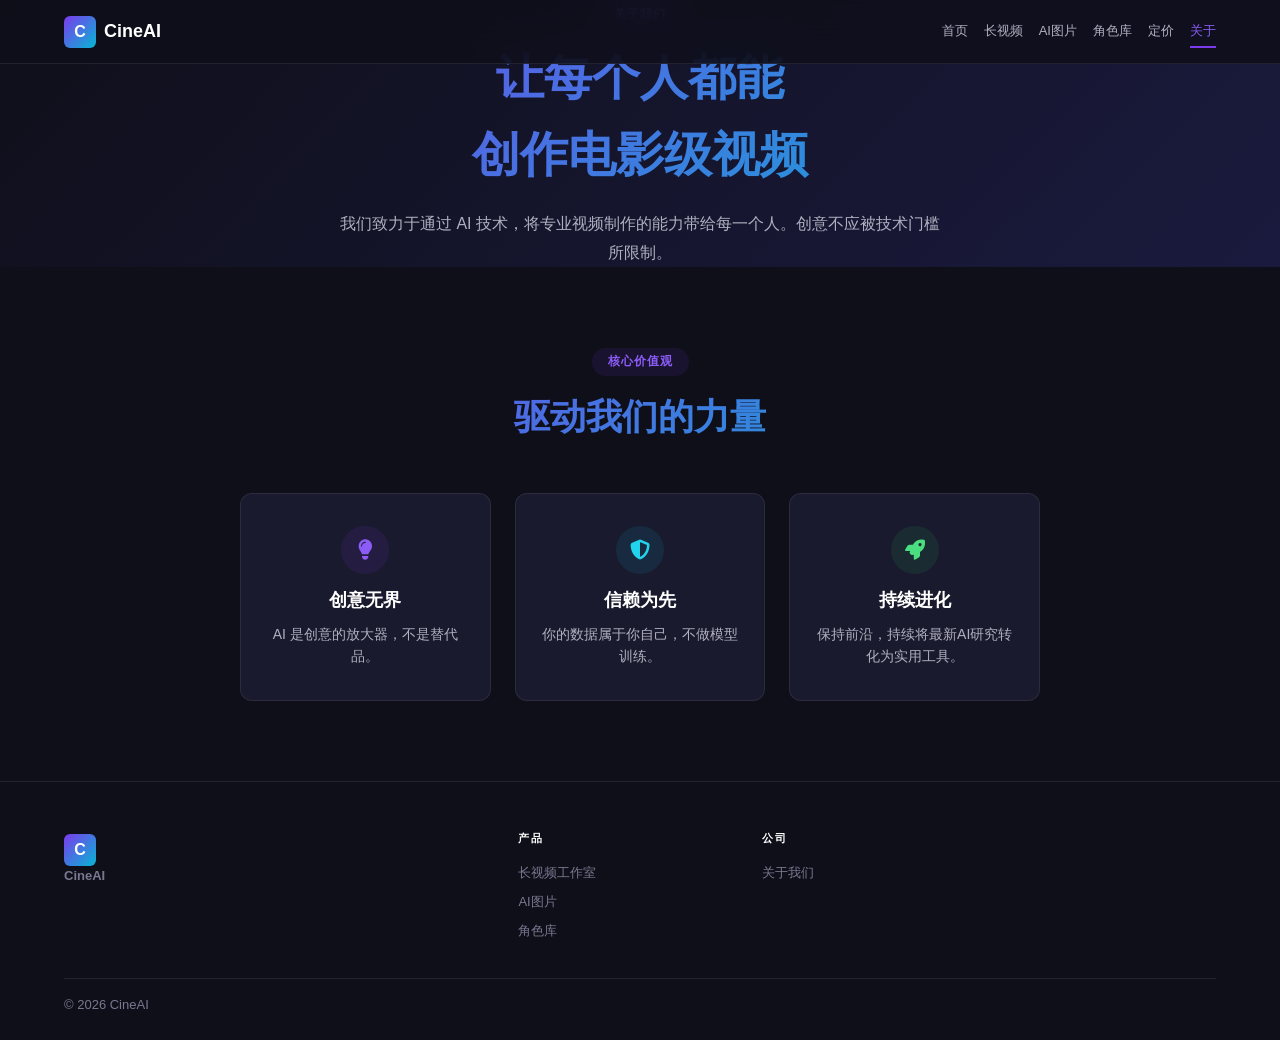
==== commit 4bef1f83: "Rebuild CineAI site v2 based on protocol analysis" ====
--- a/about.html
+++ b/about.html
@@ -1 +1,60 @@
-﻿<!DOCTYPE html> <html lang="zh-CN"> <head>   <meta charset="UTF-8">   <meta name="viewport" content="width=device-width, initial-scale=1.0">   <title>关于我们 - CineAI AI长视频创作平台</title>   <meta name="description" content="了解 CineAI 的故事、使命和团队">    <!-- Open Graph -->   <meta property="og:title" content="关于CineAI - AI长视频创作平台">   <meta property="og:description" content="了解 CineAI 的故事、使命和团队">   <meta property="og:type" content="website">   <meta property="og:image" content="https://cineai.ai/og-image.png">   <meta property="og:url" content="https://cineai.ai/about">    <link rel="preconnect" href="https://fonts.googleapis.com">   <link rel="preconnect" href="https://fonts.gstatic.com" crossorigin>   <link href="https://fonts.googleapis.com/css2?family=Inter:wght@400;500;600;700;800;900&display=swap" rel="stylesheet">   <link rel="stylesheet" href="https://cdnjs.cloudflare.com/ajax/libs/font-awesome/6.5.1/css/all.min.css">   <link rel="stylesheet" href="css/style.css">   <meta http-equiv="Content-Security-Policy" content="default-src 'self'; script-src 'self' 'unsafe-inline' https://cdnjs.cloudflare.com; style-src 'self' 'unsafe-inline' https://fonts.googleapis.com https://cdnjs.cloudflare.com; font-src 'self' https://fonts.gstatic.com https://cdnjs.cloudflare.com; img-src 'self' data: https:;">   <link rel="icon" type="image/svg+xml" href="data:image/svg+xml,%3Csvg xmlns='http://www.w3.org/2000/svg' viewBox='0 0 32 32'%3E%3Crect width='32' height='32' rx='6' fill='%237C3AED'/%3E%3Ctext x='16' y='23' text-anchor='middle' fill='white' font-size='22' font-weight='bold' font-family='sans-serif'%3EC%3C/text%3E%3C/svg%3E"> </head> <body>   <nav class="nav">     <div class="nav-inner">       <a href="index.html" class="nav-logo">         <div class="nav-logo-icon">C</div>         CineAI       </a>       <div class="nav-links">         <a href="index.html">首页</a>         <a href="apps.html">AI工具</a>         <a href="workflow.html">协作工作流</a>         <a href="create.html">长视频工作室</a>         <a href="image.html">AI图片</a>         <a href="characters.html">角色库</a>         <a href="pricing.html">定价</a>         <a href="help.html">帮助</a>         <a href="showcase.html">案例</a>         <a href="about.html" class="active">关于我们</a>       </div>       <div class="nav-actions">         <a href="create.html" class="btn btn-primary btn-sm">           <i class="fas fa-wand-magic-sparkles"></i> 开始创作         </a>         <button class="mobile-menu-btn" aria-label="打开菜单">           <i class="fas fa-bars"></i>         </button>       </div>     </div>   </nav>    <div class="mobile-menu">     <a href="index.html">首页</a>     <a href="apps.html">AI工具</a>     <a href="workflow.html">协作工作流</a>     <a href="create.html">长视频工作室</a>     <a href="pricing.html">定价方案</a>     <a href="about.html" class="active">关于我们</a>     <a href="create.html" class="btn btn-primary" style="margin-top:16px;text-align:center;border-bottom:none;">       <i class="fas fa-wand-magic-sparkles"></i> 开始创作     </a>   </div>    <!-- Page Hero -->   <section class="about-hero">     <div class="container">       <span class="section-tag">关于我们</span>       <h1 class="section-title" style="font-size:var(--font-size-5xl);">让每个人都能<br>创作电影级视频</h1>       <div class="about-mission">         <p>           CineAI 成立于2024年，致力于通过人工智能技术，将专业视频制作的能力带给每一个人。           我们坚信，创意不应被技术门槛所限制——无论你是内容创作者、营销人员、教育工作者，           还是只是有个故事想讲，CineAI 都能帮你把它变成令人惊叹的视频作品。         </p>       </div>     </div>   </section>    <!-- Values -->   <section class="section">     <div class="container">       <div class="section-header">         <span class="section-tag">核心价值观</span>         <h2 class="section-title">驱动我们的力量</h2>       </div>       <div class="about-values">         <div class="value-card">           <div class="value-icon"><i class="fas fa-lightbulb"></i></div>           <h4>创意无界</h4>           <p>我们相信每个人心中都有好故事。AI 是创意的放大器，让技术服务于想象力，而不是反过来。</p>         </div>         <div class="value-card">           <div class="value-icon"><i class="fas fa-shield-alt"></i></div>           <h4>信赖为先</h4>           <p>你的数据和创作内容属于你自己。我们坚持最高的隐私和安全标准，让创作无忧。</p>         </div>         <div class="value-card">           <div class="value-icon"><i class="fas fa-rocket"></i></div>           <h4>持续进化</h4>           <p>AI 技术日新月异，我们持续将最前沿的研究转化为实用的创作工具，让用户始终领先一步。</p>         </div>       </div>     </div>   </section>    <!-- Technology Stack -->   <section class="section" style="background:var(--bg-secondary);">     <div class="container">       <div class="section-header">         <span class="section-tag">技术架构</span>         <h2 class="section-title">前沿技术，稳定可靠</h2>         <p class="section-subtitle">CineAI 采用先进的 AI 模型架构，确保生成质量与速度</p>       </div>              <div style="display:grid;grid-template-columns:repeat(auto-fit,minmax(280px,1fr));gap:var(--space-lg);">         <div class="feature-card">           <div class="feature-icon purple"><i class="fas fa-brain"></i></div>           <h3 class="feature-title">自研视频生成模型</h3>           <p class="feature-desc">基于 Diffusion Transformer 架构，支持高分辨率长视频生成，帧间一致性行业领先。</p>         </div>         <div class="feature-card">           <div class="feature-icon cyan"><i class="fas fa-microchip"></i></div>           <h3 class="feature-title">分布式推理集群</h3>           <p class="feature-desc">全球部署的 GPU 集群，弹性扩展，确保低延迟生成体验。旗舰版享专属算力保障。</p>         </div>         <div class="feature-card">           <div class="feature-icon green"><i class="fas fa-shield-halved"></i></div>           <h3 class="feature-title">安全合规</h3>           <p class="feature-desc">符合 SOC 2、ISO 27001 和 GDPR 标准。数据加密传输与存储，内容安全审核。</p>         </div>       </div>     </div>   </section>    <!-- Contact -->   <section class="section">     <div class="container">       <div class="section-header">         <span class="section-tag">联系我们</span>         <h2 class="section-title">保持连接</h2>       </div>       <div style="max-width:600px;margin:0 auto;">         <div style="display:grid;grid-template-columns:1fr 1fr;gap:var(--space-lg);">           <div class="feature-card" style="text-align:center;padding:var(--space-xl);">             <div class="feature-icon purple" style="margin:0 auto var(--space-md);">               <i class="fas fa-envelope"></i>             </div>             <h4 style="margin-bottom:var(--space-sm);">邮箱</h4>             <p style="color:var(--text-secondary);font-size:var(--font-size-sm);">hello@cineai.com</p>           </div>           <div class="feature-card" style="text-align:center;padding:var(--space-xl);">             <div class="feature-icon cyan" style="margin:0 auto var(--space-md);">               <i class="fas fa-comments"></i>             </div>             <h4 style="margin-bottom:var(--space-sm);">在线支持</h4>             <p style="color:var(--text-secondary);font-size:var(--font-size-sm);">帮助中心 · 实时客服</p>           </div>         </div>       </div>     </div>   </section>    <footer class="footer">     <div class="container">       <div class="footer-grid">         <div class="footer-col">           <a href="index.html" class="nav-logo" style="font-size:var(--font-size-xl);">             <div class="nav-logo-icon">C</div>             CineAI           </a>           <p class="footer-brand-desc">新一代AI长视频创作平台</p>         </div>         <div class="footer-col">           <h4 class="footer-col-title">产品</h4>           <a href="create.html">长视频工作室</a>           <a href="pricing.html">定价方案</a>         </div>         <div class="footer-col">           <h4 class="footer-col-title">公司</h4>           <a href="about.html">关于我们</a>           <a href="#">联系方式</a>           <a href="#">加入我们</a>         </div>       </div>       <div class="footer-bottom">         <span>&copy; 2026 CineAI. All rights reserved.</span>       </div>     </div>   </footer>    <script src="js/main.js"></script> </body> </html>+<!DOCTYPE html>
+<html lang="zh-CN">
+<head>
+  <meta charset="UTF-8"><meta name="viewport" content="width=device-width, initial-scale=1.0">
+  <title>关于 - CineAI</title>
+  <link rel="preconnect" href="https://fonts.googleapis.com">
+  <link rel="preconnect" href="https://fonts.gstatic.com" crossorigin>
+  <link href="https://fonts.googleapis.com/css2?family=Inter:wght@400;500;600;700;800;900&display=swap" rel="stylesheet">
+  <link rel="stylesheet" href="https://cdnjs.cloudflare.com/ajax/libs/font-awesome/6.5.1/css/all.min.css">
+  <link rel="stylesheet" href="css/style.css">
+</head>
+<body>
+  <nav class="nav"><div class="nav-inner">
+    <a href="index.html" class="nav-logo"><div class="nav-logo-icon">C</div>CineAI</a>
+    <div class="nav-links">
+      <a href="index.html">首页</a> <a href="studio.html">长视频</a> <a href="image.html">AI图片</a>
+      <a href="characters.html">角色库</a> <a href="pricing.html">定价</a> <a href="about.html" class="active">关于</a>
+    </div>
+    <button class="mobile-menu-btn"><i class="fas fa-bars"></i></button>
+  </div></nav>
+
+  <section style="padding:calc(var(--nav-height)+64px) 0 48px;text-align:center;background:linear-gradient(135deg,#0F0F1A,#1A1A3E);">
+    <div class="container">
+      <span class="section-tag">关于我们</span>
+      <h1 class="section-title" style="font-size:48px;">让每个人都能<br>创作电影级视频</h1>
+      <p style="max-width:600px;margin:16px auto 0;color:var(--text-secondary);line-height:1.8;">我们致力于通过 AI 技术，将专业视频制作的能力带给每一个人。创意不应被技术门槛所限制。</p>
+    </div>
+  </section>
+
+  <section class="section">
+    <div class="container">
+      <div class="section-header"><span class="section-tag">核心价值观</span><h2 class="section-title">驱动我们的力量</h2></div>
+      <div style="display:grid;grid-template-columns:repeat(3,1fr);gap:24px;max-width:800px;margin:0 auto;">
+        <div class="card" style="text-align:center;">
+          <div style="width:48px;height:48px;border-radius:50%;background:rgba(124,58,237,0.1);display:flex;align-items:center;justify-content:center;margin:0 auto 12px;font-size:20px;color:var(--primary-light);"><i class="fas fa-lightbulb"></i></div>
+          <h3>创意无界</h3><p>AI 是创意的放大器，不是替代品。</p>
+        </div>
+        <div class="card" style="text-align:center;">
+          <div style="width:48px;height:48px;border-radius:50%;background:rgba(6,182,212,0.1);display:flex;align-items:center;justify-content:center;margin:0 auto 12px;font-size:20px;color:var(--accent-light);"><i class="fas fa-shield-alt"></i></div>
+          <h3>信赖为先</h3><p>你的数据属于你自己，不做模型训练。</p>
+        </div>
+        <div class="card" style="text-align:center;">
+          <div style="width:48px;height:48px;border-radius:50%;background:rgba(34,197,94,0.1);display:flex;align-items:center;justify-content:center;margin:0 auto 12px;font-size:20px;color:#4ADE80;"><i class="fas fa-rocket"></i></div>
+          <h3>持续进化</h3><p>保持前沿，持续将最新AI研究转化为实用工具。</p>
+        </div>
+      </div>
+    </div>
+  </section>
+
+  <footer class="footer"><div class="container">
+    <div class="footer-grid">
+      <div class="footer-col"><a href="index.html" class="nav-logo"><div class="nav-logo-icon">C</div>CineAI</a></div>
+      <div class="footer-col"><h4>产品</h4><a href="studio.html">长视频工作室</a><a href="image.html">AI图片</a><a href="characters.html">角色库</a></div>
+      <div class="footer-col"><h4>公司</h4><a href="about.html">关于我们</a></div>
+    </div>
+    <div class="footer-bottom"><span>&copy; 2026 CineAI</span></div>
+  </div></footer>
+  <script src="js/main.js"></script>
+</body>
+</html>
--- a/css/style.css
+++ b/css/style.css
@@ -1,1665 +1,83 @@
-/* ============================================
-   CineAI - AI长视频创作平台
-   全局样式表
-   ============================================ */
-
-/* --- CSS Variables / Design Tokens --- */
 :root {
-  /* Primary Colors */
-  --color-primary: #7C3AED;
-  --color-primary-light: #8B5CF6;
-  --color-primary-dark: #6D28D9;
-  --color-primary-glow: rgba(124, 58, 237, 0.4);
-
-  /* Accent Colors */
-  --color-accent: #06B6D4;
-  --color-accent-light: #22D3EE;
-  --color-accent-dark: #0891B2;
-
-  /* Gradients */
-  --gradient-primary: linear-gradient(135deg, #7C3AED 0%, #06B6D4 100%);
-  --gradient-hero: linear-gradient(135deg, #0F0F1A 0%, #1A1A3E 50%, #0F0F1A 100%);
-  --gradient-card: linear-gradient(180deg, rgba(124,58,237,0.1) 0%, rgba(6,182,212,0.05) 100%);
-  
-  /* Background Colors */
-  --bg-primary: #0F0F1A;
-  --bg-secondary: #1A1A2E;
-  --bg-card: #252538;
-  --bg-card-hover: #2D2D45;
-  --bg-elevated: #2A2A40;
-  --bg-input: #1E1E32;
-
-  /* Text Colors */
-  --text-primary: #FFFFFF;
-  --text-secondary: #B0B0C0;
-  --text-tertiary: #787890;
-  --text-link: #8B5CF6;
-
-  /* Borders */
-  --border-color: rgba(124, 58, 237, 0.2);
-  --border-color-light: rgba(255, 255, 255, 0.08);
-  --border-radius-sm: 8px;
-  --border-radius-md: 12px;
-  --border-radius-lg: 16px;
-  --border-radius-xl: 24px;
-  --border-radius-full: 9999px;
-
-  /* Shadows */
-  --shadow-sm: 0 2px 8px rgba(0, 0, 0, 0.3);
-  --shadow-md: 0 4px 20px rgba(0, 0, 0, 0.4);
-  --shadow-lg: 0 8px 40px rgba(0, 0, 0, 0.5);
-  --shadow-glow: 0 0 30px rgba(124, 58, 237, 0.3);
-  --shadow-glow-accent: 0 0 30px rgba(6, 182, 212, 0.3);
-
-  /* Spacing */
-  --space-xs: 4px;
-  --space-sm: 8px;
-  --space-md: 16px;
-  --space-lg: 24px;
-  --space-xl: 32px;
-  --space-2xl: 48px;
-  --space-3xl: 64px;
-  --space-4xl: 96px;
-
-  /* Typography */
-  --font-family: 'Inter', -apple-system, BlinkMacSystemFont, 'Segoe UI', Roboto, sans-serif;
-  --font-mono: 'JetBrains Mono', 'Fira Code', 'Consolas', monospace;
-  --font-size-xs: 0.75rem;
-  --font-size-sm: 0.875rem;
-  --font-size-base: 1rem;
-  --font-size-lg: 1.125rem;
-  --font-size-xl: 1.25rem;
-  --font-size-2xl: 1.5rem;
-  --font-size-3xl: 2rem;
-  --font-size-4xl: 2.5rem;
-  --font-size-5xl: 3.5rem;
-  --font-size-6xl: 4.5rem;
-
-  /* Transitions */
-  --transition-fast: 150ms ease;
-  --transition-base: 250ms ease;
-  --transition-slow: 400ms ease;
-
-  /* Layout */
-  --max-width: 1280px;
-  --nav-height: 72px;
+  --primary: #7C3AED; --primary-light: #8B5CF6; --primary-dark: #6D28D9;
+  --accent: #06B6D4; --accent-light: #22D3EE;
+  --bg: #0F0F1A; --bg-card: #1A1A2E; --bg-input: #252538;
+  --text: #FFFFFF; --text-secondary: #B0B0C0; --text-tertiary: #787890;
+  --border: rgba(124,58,237,0.2); --border-light: rgba(255,255,255,0.08);
+  --radius: 12px; --radius-sm: 8px; --radius-full: 9999px;
+  --font: 'Inter', -apple-system, BlinkMacSystemFont, sans-serif;
+  --shadow: 0 4px 20px rgba(0,0,0,0.4);
+  --max-width: 1200px;
+  --nav-height: 64px;
 }
 
-/* --- Reset & Base --- */
-*, *::before, *::after {
-  margin: 0;
-  padding: 0;
-  box-sizing: border-box;
-}
+*, *::before, *::after { margin:0; padding:0; box-sizing:border-box; }
+html { scroll-behavior: smooth; }
+body { font-family:var(--font); background:var(--bg); color:var(--text); line-height:1.6; -webkit-font-smoothing:antialiased; }
+a { color:var(--primary-light); text-decoration:none; }
+.container { width:100%; max-width:var(--max-width); margin:0 auto; padding:0 24px; }
 
-html {
-  scroll-behavior: smooth;
-  font-size: 16px;
-}
+/* Nav */
+.nav { position:fixed; top:0; left:0; right:0; height:var(--nav-height); background:rgba(15,15,26,0.9); backdrop-filter:blur(20px); border-bottom:1px solid var(--border-light); z-index:100; display:flex; align-items:center; }
+.nav-inner { display:flex; align-items:center; justify-content:space-between; width:100%; max-width:var(--max-width); margin:0 auto; padding:0 24px; }
+.nav-logo { display:flex; align-items:center; gap:8px; font-weight:800; font-size:18px; color:var(--text); }
+.nav-logo-icon { width:32px; height:32px; background:linear-gradient(135deg,var(--primary),var(--accent)); border-radius:6px; display:flex; align-items:center; justify-content:center; font-size:16px; font-weight:900; color:white; }
+.nav-links { display:flex; gap:16px; }
+.nav-links a { color:var(--text-secondary); font-size:13px; font-weight:500; padding:4px 0; position:relative; }
+.nav-links a:hover { color:var(--text); }
+.nav-links a.active { color:var(--primary-light); }
+.nav-links a.active::after { content:''; position:absolute; bottom:-2px; left:0; right:0; height:2px; background:var(--primary); }
+.mobile-menu-btn { display:none; background:none; border:none; color:var(--text); font-size:20px; cursor:pointer; }
+@media(max-width:768px){ .nav-links{display:none} .mobile-menu-btn{display:block} }
 
-body {
-  font-family: var(--font-family);
-  background-color: var(--bg-primary);
-  color: var(--text-primary);
-  line-height: 1.6;
-  -webkit-font-smoothing: antialiased;
-  -moz-osx-font-smoothing: grayscale;
-  overflow-x: hidden;
-}
+/* Buttons */
+.btn { display:inline-flex; align-items:center; gap:6px; padding:10px 24px; border-radius:var(--radius-sm); font-size:14px; font-weight:600; cursor:pointer; border:none; font-family:var(--font); transition:all 0.2s; }
+.btn-primary { background:linear-gradient(135deg,var(--primary),var(--accent)); color:white; }
+.btn-primary:hover { transform:translateY(-2px); box-shadow:0 0 30px rgba(124,58,237,0.4); }
+.btn-secondary { background:transparent; border:1px solid var(--border); color:var(--text); }
+.btn-secondary:hover { background:rgba(124,58,237,0.1); }
+.btn-ghost { background:transparent; border:1px solid var(--border-light); color:var(--text-secondary); }
+.btn-sm { padding:6px 16px; font-size:12px; }
+.btn-lg { padding:14px 32px; font-size:16px; }
 
-a {
-  color: var(--text-link);
-  text-decoration: none;
-  transition: color var(--transition-fast);
-}
+/* Hero */
+.hero { min-height:100vh; display:flex; align-items:center; padding-top:var(--nav-height); background:linear-gradient(135deg,#0F0F1A,#1A1A3E); position:relative; overflow:hidden; }
+.hero-glow { position:absolute; border-radius:50%; filter:blur(120px); opacity:0.12; }
+.hero-glow-1 { width:500px; height:500px; background:var(--primary); top:-10%; right:-10%; }
+.hero-glow-2 { width:300px; height:300px; background:var(--accent); bottom:-5%; left:-5%; }
+.hero-content { position:relative; z-index:2; display:grid; grid-template-columns:1fr 1fr; gap:48px; align-items:center; padding:48px 0; }
+.hero h1 { font-size:56px; font-weight:900; line-height:1.1; margin-bottom:16px; }
+.hero .highlight { background:linear-gradient(135deg,var(--primary),var(--accent)); -webkit-background-clip:text; -webkit-text-fill-color:transparent; }
+.hero p { font-size:16px; color:var(--text-secondary); line-height:1.7; margin-bottom:24px; max-width:500px; }
+.hero-actions { display:flex; gap:12px; flex-wrap:wrap; }
+.hero-visual { display:flex; align-items:center; justify-content:center; }
+.hero-mock { width:100%; aspect-ratio:16/9; background:var(--bg-card); border:1px solid var(--border); border-radius:var(--radius); overflow:hidden; position:relative; }
+.mock-bar { height:28px; background:var(--bg-input); display:flex; align-items:center; padding:0 12px; gap:6px; border-bottom:1px solid var(--border-light); }
+.mock-dot { width:8px; height:8px; border-radius:50%; }
+.mock-dot:nth-child(1){background:#EF4444} .mock-dot:nth-child(2){background:#F59E0B} .mock-dot:nth-child(3){background:#22C55E}
+.mock-content { flex:1; display:flex; align-items:center; justify-content:center; min-height:250px; background:linear-gradient(135deg,rgba(124,58,237,0.1),rgba(6,182,212,0.1)); }
 
-a:hover {
-  color: var(--color-primary-light);
-}
+/* Sections */
+.section { padding:80px 0; }
+.section-header { text-align:center; margin-bottom:48px; }
+.section-tag { display:inline-block; font-size:12px; font-weight:700; color:var(--primary-light); background:rgba(124,58,237,0.1); padding:4px 16px; border-radius:var(--radius-full); margin-bottom:12px; letter-spacing:1px; text-transform:uppercase; }
+.section-title { font-size:36px; font-weight:800; margin-bottom:12px; background:linear-gradient(135deg,var(--primary),var(--accent)); -webkit-background-clip:text; -webkit-text-fill-color:transparent; }
 
-img {
-  max-width: 100%;
-  height: auto;
-  display: block;
-}
+/* Grid Cards */
+.features-grid { display:grid; grid-template-columns:repeat(3,1fr); gap:24px; }
+.card { background:var(--bg-card); border:1px solid var(--border-light); border-radius:var(--radius); padding:32px 24px; transition:all 0.2s; }
+.card:hover { border-color:var(--border); transform:translateY(-4px); }
+.card-icon { width:48px; height:48px; border-radius:var(--radius-sm); display:flex; align-items:center; justify-content:center; font-size:20px; margin-bottom:16px; }
+.card h3 { font-size:18px; font-weight:700; margin-bottom:8px; }
+.card p { font-size:14px; color:var(--text-secondary); line-height:1.6; }
 
-ul { list-style: none; }
+/* Footer */
+.footer { border-top:1px solid var(--border-light); padding:48px 0 24px; }
+.footer-grid { display:grid; grid-template-columns:2fr 1fr 1fr 1fr; gap:32px; margin-bottom:32px; }
+.footer-col a { display:block; font-size:13px; color:var(--text-tertiary); padding:4px 0; }
+.footer-col h4 { font-size:11px; font-weight:700; text-transform:uppercase; letter-spacing:2px; color:var(--text); margin-bottom:12px; }
+.footer-bottom { display:flex; justify-content:space-between; padding-top:16px; border-top:1px solid var(--border-light); font-size:13px; color:var(--text-tertiary); }
 
-/* --- Utility Classes --- */
-.container {
-  width: 100%;
-  max-width: var(--max-width);
-  margin: 0 auto;
-  padding: 0 var(--space-lg);
-}
-
-.section {
-  padding: var(--space-4xl) 0;
-}
-
-.section-header {
-  text-align: center;
-  margin-bottom: var(--space-3xl);
-}
-
-.section-tag {
-  display: inline-block;
-  font-size: var(--font-size-sm);
-  font-weight: 600;
-  color: var(--color-primary-light);
-  background: rgba(124, 58, 237, 0.15);
-  padding: var(--space-xs) var(--space-md);
-  border-radius: var(--border-radius-full);
-  margin-bottom: var(--space-md);
-  letter-spacing: 1px;
-  text-transform: uppercase;
-}
-
-.section-title {
-  font-size: var(--font-size-4xl);
-  font-weight: 800;
-  margin-bottom: var(--space-md);
-  background: var(--gradient-primary);
-  -webkit-background-clip: text;
-  -webkit-text-fill-color: transparent;
-  background-clip: text;
-}
-
-.section-subtitle {
-  font-size: var(--font-size-lg);
-  color: var(--text-secondary);
-  max-width: 640px;
-  margin: 0 auto;
-}
-
-/* --- Buttons --- */
-.btn {
-  display: inline-flex;
-  align-items: center;
-  justify-content: center;
-  gap: var(--space-sm);
-  padding: 12px 28px;
-  font-size: var(--font-size-base);
-  font-weight: 600;
-  font-family: var(--font-family);
-  border: none;
-  border-radius: var(--border-radius-md);
-  cursor: pointer;
-  transition: all var(--transition-base);
-  text-decoration: none;
-  line-height: 1.4;
-}
-
-.btn-primary {
-  background: var(--gradient-primary);
-  color: var(--text-primary);
-  box-shadow: var(--shadow-glow);
-}
-
-.btn-primary:hover {
-  transform: translateY(-2px);
-  box-shadow: 0 0 40px rgba(124, 58, 237, 0.5);
-  color: var(--text-primary);
-}
-
-.btn-secondary {
-  background: transparent;
-  color: var(--text-primary);
-  border: 1px solid var(--border-color);
-}
-
-.btn-secondary:hover {
-  background: rgba(124, 58, 237, 0.1);
-  border-color: var(--color-primary);
-  transform: translateY(-2px);
-}
-
-.btn-ghost {
-  background: transparent;
-  color: var(--text-secondary);
-  border: 1px solid var(--border-color-light);
-}
-
-.btn-ghost:hover {
-  color: var(--text-primary);
-  border-color: var(--border-color);
-  background: rgba(255, 255, 255, 0.03);
-}
-
-.btn-lg {
-  padding: 16px 36px;
-  font-size: var(--font-size-lg);
-  border-radius: var(--border-radius-lg);
-}
-
-.btn-sm {
-  padding: 8px 18px;
-  font-size: var(--font-size-sm);
-}
-
-.btn-icon {
-  width: 40px;
-  height: 40px;
-  padding: 0;
-  border-radius: 50%;
-}
-
-/* --- Navigation --- */
-.nav {
-  position: fixed;
-  top: 0;
-  left: 0;
-  right: 0;
-  height: var(--nav-height);
-  background: rgba(15, 15, 26, 0.85);
-  backdrop-filter: blur(20px);
-  -webkit-backdrop-filter: blur(20px);
-  border-bottom: 1px solid var(--border-color-light);
-  z-index: 1000;
-  transition: background var(--transition-base);
-}
-
-.nav.scrolled {
-  background: rgba(15, 15, 26, 0.95);
-  box-shadow: 0 4px 30px rgba(0, 0, 0, 0.3);
-}
-
-.nav-inner {
-  display: flex;
-  align-items: center;
-  justify-content: space-between;
-  height: 100%;
-  max-width: var(--max-width);
-  margin: 0 auto;
-  padding: 0 var(--space-lg);
-}
-
-.nav-logo {
-  display: flex;
-  align-items: center;
-  gap: var(--space-sm);
-  font-size: var(--font-size-xl);
-  font-weight: 800;
-  color: var(--text-primary);
-  text-decoration: none;
-}
-
-.nav-logo:hover {
-  color: var(--text-primary);
-}
-
-.nav-logo-icon {
-  width: 36px;
-  height: 36px;
-  background: var(--gradient-primary);
-  border-radius: var(--border-radius-sm);
-  display: flex;
-  align-items: center;
-  justify-content: center;
-  font-weight: 900;
-  font-size: 18px;
-}
-
-.nav-links {
-  display: flex;
-  align-items: center;
-  gap: var(--space-xl);
-}
-
-.nav-links a {
-  color: var(--text-secondary);
-  font-size: var(--font-size-sm);
-  font-weight: 500;
-  transition: color var(--transition-fast);
-  position: relative;
-}
-
-.nav-links a::after {
-  content: '';
-  position: absolute;
-  bottom: -4px;
-  left: 0;
-  right: 0;
-  height: 2px;
-  background: var(--gradient-primary);
-  transform: scaleX(0);
-  transition: transform var(--transition-base);
-}
-
-.nav-links a:hover,
-.nav-links a.active {
-  color: var(--text-primary);
-}
-
-.nav-links a:hover::after,
-.nav-links a.active::after {
-  transform: scaleX(1);
-}
-
-.nav-actions {
-  display: flex;
-  align-items: center;
-  gap: var(--space-md);
-}
-
-.mobile-menu-btn {
-  display: none;
-  background: none;
-  border: none;
-  color: var(--text-primary);
-  font-size: 24px;
-  cursor: pointer;
-  padding: var(--space-sm);
-}
-
-/* Mobile Menu */
-.mobile-menu {
-  display: none;
-  position: fixed;
-  top: var(--nav-height);
-  left: 0;
-  right: 0;
-  bottom: 0;
-  background: rgba(15, 15, 26, 0.98);
-  backdrop-filter: blur(20px);
-  z-index: 999;
-  padding: var(--space-xl);
-}
-
-.mobile-menu.open {
-  display: flex;
-  flex-direction: column;
-  gap: var(--space-lg);
-}
-
-.mobile-menu a {
-  color: var(--text-secondary);
-  font-size: var(--font-size-xl);
-  font-weight: 500;
-  padding: var(--space-md) 0;
-  border-bottom: 1px solid var(--border-color-light);
-}
-
-.mobile-menu a.active {
-  color: var(--color-primary-light);
-}
-
-/* --- Hero Section --- */
-.hero {
-  min-height: 100vh;
-  display: flex;
-  align-items: center;
-  position: relative;
-  padding-top: var(--nav-height);
-  background: var(--gradient-hero);
-  overflow: hidden;
-}
-
-.hero-bg-effects {
-  position: absolute;
-  inset: 0;
-  overflow: hidden;
-  pointer-events: none;
-}
-
-.hero-glow {
-  position: absolute;
-  border-radius: 50%;
-  filter: blur(120px);
-  opacity: 0.15;
-}
-
-.hero-glow-1 {
-  width: 600px;
-  height: 600px;
-  background: var(--color-primary);
-  top: -10%;
-  right: -10%;
-  animation: float 20s ease-in-out infinite;
-}
-
-.hero-glow-2 {
-  width: 400px;
-  height: 400px;
-  background: var(--color-accent);
-  bottom: -5%;
-  left: -5%;
-  animation: float 25s ease-in-out infinite reverse;
-}
-
-.hero-glow-3 {
-  width: 300px;
-  height: 300px;
-  background: var(--color-primary-light);
-  top: 40%;
-  left: 50%;
-  animation: float 15s ease-in-out infinite;
-}
-
-@keyframes float {
-  0%, 100% { transform: translate(0, 0) scale(1); }
-  25% { transform: translate(30px, -50px) scale(1.1); }
-  50% { transform: translate(-20px, -30px) scale(0.95); }
-  75% { transform: translate(40px, 20px) scale(1.05); }
-}
-
-.hero-grid-bg {
-  position: absolute;
-  inset: 0;
-  background-image: 
-    linear-gradient(rgba(124, 58, 237, 0.03) 1px, transparent 1px),
-    linear-gradient(90deg, rgba(124, 58, 237, 0.03) 1px, transparent 1px);
-  background-size: 60px 60px;
-}
-
-.hero-content {
-  position: relative;
-  z-index: 2;
-  display: grid;
-  grid-template-columns: 1fr 1fr;
-  gap: var(--space-3xl);
-  align-items: center;
-  padding: var(--space-4xl) 0;
-}
-
-.hero-text .badge {
-  display: inline-flex;
-  align-items: center;
-  gap: var(--space-sm);
-  background: rgba(124, 58, 237, 0.15);
-  border: 1px solid rgba(124, 58, 237, 0.25);
-  padding: 6px 16px 6px 8px;
-  border-radius: var(--border-radius-full);
-  font-size: var(--font-size-sm);
-  color: var(--color-primary-light);
-  margin-bottom: var(--space-lg);
-  font-weight: 500;
-}
-
-.hero-text .badge-dot {
-  width: 8px;
-  height: 8px;
-  background: #22C55E;
-  border-radius: 50%;
-  animation: pulse-dot 2s ease-in-out infinite;
-}
-
-@keyframes pulse-dot {
-  0%, 100% { opacity: 1; }
-  50% { opacity: 0.4; }
-}
-
-.hero-title {
-  font-size: var(--font-size-6xl);
-  font-weight: 900;
-  line-height: 1.1;
-  margin-bottom: var(--space-lg);
-  letter-spacing: -1px;
-}
-
-.hero-title .highlight {
-  background: var(--gradient-primary);
-  -webkit-background-clip: text;
-  -webkit-text-fill-color: transparent;
-  background-clip: text;
-}
-
-.hero-desc {
-  font-size: var(--font-size-lg);
-  color: var(--text-secondary);
-  max-width: 520px;
-  margin-bottom: var(--space-xl);
-  line-height: 1.8;
-}
-
-.hero-actions {
-  display: flex;
-  gap: var(--space-md);
-  flex-wrap: wrap;
-}
-
-.hero-stats {
-  display: flex;
-  gap: var(--space-2xl);
-  margin-top: var(--space-2xl);
-  padding-top: var(--space-2xl);
-  border-top: 1px solid var(--border-color-light);
-}
-
-.hero-stat-value {
-  font-size: var(--font-size-2xl);
-  font-weight: 800;
-}
-
-.hero-stat-label {
-  font-size: var(--font-size-sm);
-  color: var(--text-tertiary);
-  margin-top: 2px;
-}
-
-/* Hero Visual */
-.hero-visual {
-  position: relative;
-  display: flex;
-  align-items: center;
-  justify-content: center;
-}
-
-.hero-video-mock {
-  width: 100%;
-  aspect-ratio: 16/9;
-  background: var(--bg-card);
-  border-radius: var(--border-radius-lg);
-  border: 1px solid var(--border-color);
-  overflow: hidden;
-  position: relative;
-  box-shadow: var(--shadow-lg);
-}
-
-.mock-video-bar {
-  height: 32px;
-  background: var(--bg-elevated);
-  display: flex;
-  align-items: center;
-  padding: 0 var(--space-md);
-  gap: var(--space-sm);
-  border-bottom: 1px solid var(--border-color-light);
-}
-
-.mock-video-dot {
-  width: 10px;
-  height: 10px;
-  border-radius: 50%;
-}
-
-.mock-video-dot:nth-child(1) { background: #EF4444; }
-.mock-video-dot:nth-child(2) { background: #F59E0B; }
-.mock-video-dot:nth-child(3) { background: #22C55E; }
-
-.mock-video-content {
-  flex: 1;
-  display: flex;
-  align-items: center;
-  justify-content: center;
-  position: relative;
-  padding: var(--space-lg);
-}
-
-.mock-video-content .play-btn {
-  width: 72px;
-  height: 72px;
-  border-radius: 50%;
-  background: var(--gradient-primary);
-  display: flex;
-  align-items: center;
-  justify-content: center;
-  cursor: pointer;
-  box-shadow: var(--shadow-glow);
-  transition: transform var(--transition-base);
-  z-index: 2;
-  animation: pulse-shadow 3s ease-in-out infinite;
-}
-
-.mock-video-content .play-btn:hover {
-  transform: scale(1.1);
-}
-
-@keyframes pulse-shadow {
-  0%, 100% { box-shadow: 0 0 30px rgba(124, 58, 237, 0.3); }
-  50% { box-shadow: 0 0 60px rgba(124, 58, 237, 0.5); }
-}
-
-.mock-frame {
-  position: absolute;
-  inset: 0;
-  display: flex;
-  align-items: center;
-  justify-content: center;
-}
-
-.mock-frame-inner {
-  width: 85%;
-  height: 75%;
-  border-radius: var(--border-radius-md);
-  background: linear-gradient(135deg, 
-    rgba(124,58,237,0.15) 0%, 
-    rgba(6,182,212,0.15) 50%, 
-    rgba(124,58,237,0.05) 100%
-  );
-  border: 1px solid rgba(124,58,237,0.2);
-  position: relative;
-  overflow: hidden;
-}
-
-.mock-frame-inner::before {
-  content: '';
-  position: absolute;
-  inset: 0;
-  background: 
-    radial-gradient(circle at 30% 40%, rgba(124,58,237,0.2) 0%, transparent 50%),
-    radial-gradient(circle at 70% 60%, rgba(6,182,212,0.15) 0%, transparent 50%);
-}
-
-.mock-frame-label {
-  position: absolute;
-  bottom: var(--space-md);
-  left: 50%;
-  transform: translateX(-50%);
-  background: rgba(0,0,0,0.6);
-  backdrop-filter: blur(10px);
-  padding: 4px 14px;
-  border-radius: var(--border-radius-full);
-  font-size: var(--font-size-xs);
-  color: var(--text-secondary);
-  white-space: nowrap;
-}
-
-/* Floating badges on hero visual */
-.hero-floating-badge {
-  position: absolute;
-  background: var(--bg-card);
-  border: 1px solid var(--border-color);
-  border-radius: var(--border-radius-md);
-  padding: var(--space-sm) var(--space-md);
-  display: flex;
-  align-items: center;
-  gap: var(--space-sm);
-  box-shadow: var(--shadow-md);
-  font-size: var(--font-size-sm);
-  animation: float 6s ease-in-out infinite;
-  z-index: 3;
-}
-
-.floating-badge-1 {
-  top: -10px;
-  right: -20px;
-  animation-delay: 0s;
-}
-
-.floating-badge-2 {
-  bottom: 10px;
-  left: -30px;
-  animation-delay: 2s;
-}
-
-.floating-badge-icon {
-  width: 28px;
-  height: 28px;
-  border-radius: var(--border-radius-sm);
-  display: flex;
-  align-items: center;
-  justify-content: center;
-  font-size: 14px;
-}
-
-.floating-badge-1 .floating-badge-icon { background: rgba(124,58,237,0.2); color: var(--color-primary-light); }
-.floating-badge-2 .floating-badge-icon { background: rgba(6,182,212,0.2); color: var(--color-accent-light); }
-
-/* --- Features Section --- */
-.features-grid {
-  display: grid;
-  grid-template-columns: repeat(3, 1fr);
-  gap: var(--space-lg);
-}
-
-.feature-card {
-  background: var(--bg-card);
-  border: 1px solid var(--border-color-light);
-  border-radius: var(--border-radius-lg);
-  padding: var(--space-xl);
-  transition: all var(--transition-base);
-  position: relative;
-  overflow: hidden;
-}
-
-.feature-card::before {
-  content: '';
-  position: absolute;
-  top: 0;
-  left: 0;
-  right: 0;
-  height: 2px;
-  background: var(--gradient-primary);
-  opacity: 0;
-  transition: opacity var(--transition-base);
-}
-
-.feature-card:hover {
-  border-color: var(--border-color);
-  transform: translateY(-4px);
-  box-shadow: var(--shadow-glow);
-  background: var(--bg-card-hover);
-}
-
-.feature-card:hover::before {
-  opacity: 1;
-}
-
-.feature-icon {
-  width: 56px;
-  height: 56px;
-  border-radius: var(--border-radius-md);
-  display: flex;
-  align-items: center;
-  justify-content: center;
-  font-size: 24px;
-  margin-bottom: var(--space-lg);
-}
-
-.feature-icon.purple { background: rgba(124,58,237,0.15); color: var(--color-primary-light); }
-.feature-icon.cyan { background: rgba(6,182,212,0.15); color: var(--color-accent-light); }
-.feature-icon.green { background: rgba(34,197,94,0.15); color: #4ADE80; }
-.feature-icon.orange { background: rgba(249,115,22,0.15); color: #FB923C; }
-.feature-icon.pink { background: rgba(236,72,153,0.15); color: #F472B6; }
-.feature-icon.blue { background: rgba(59,130,246,0.15); color: #60A5FA; }
-
-.feature-title {
-  font-size: var(--font-size-xl);
-  font-weight: 700;
-  margin-bottom: var(--space-sm);
-}
-
-.feature-desc {
-  color: var(--text-secondary);
-  font-size: var(--font-size-sm);
-  line-height: 1.7;
-}
-
-.feature-link {
-  display: inline-flex;
-  align-items: center;
-  gap: var(--space-xs);
-  margin-top: var(--space-lg);
-  font-size: var(--font-size-sm);
-  font-weight: 600;
-  color: var(--color-primary-light);
-}
-
-/* --- Process / Workflow Section --- */
-.process-steps {
-  display: grid;
-  grid-template-columns: repeat(4, 1fr);
-  gap: var(--space-lg);
-  position: relative;
-}
-
-.process-steps::before {
-  content: '';
-  position: absolute;
-  top: 36px;
-  left: calc(12.5% + 20px);
-  right: calc(12.5% + 20px);
-  height: 2px;
-  background: linear-gradient(90deg, 
-    var(--color-primary) 0%, 
-    var(--color-accent) 50%,
-    var(--color-primary) 100%
-  );
-  opacity: 0.3;
-}
-
-.process-step {
-  text-align: center;
-  position: relative;
-}
-
-.process-step-number {
-  width: 72px;
-  height: 72px;
-  border-radius: 50%;
-  background: var(--bg-card);
-  border: 2px solid var(--border-color);
-  display: flex;
-  align-items: center;
-  justify-content: center;
-  font-size: var(--font-size-2xl);
-  font-weight: 800;
-  margin: 0 auto var(--space-lg);
-  transition: all var(--transition-base);
-  position: relative;
-  z-index: 2;
-}
-
-.process-step:hover .process-step-number {
-  border-color: var(--color-primary);
-  background: rgba(124,58,237,0.1);
-  box-shadow: var(--shadow-glow);
-}
-
-.process-step-title {
-  font-size: var(--font-size-lg);
-  font-weight: 700;
-  margin-bottom: var(--space-sm);
-}
-
-.process-step-desc {
-  font-size: var(--font-size-sm);
-  color: var(--text-secondary);
-  line-height: 1.7;
-  max-width: 240px;
-  margin: 0 auto;
-}
-
-/* --- Showcase Section --- */
-.showcase-grid {
-  display: grid;
-  grid-template-columns: repeat(3, 1fr);
-  gap: var(--space-lg);
-}
-
-.showcase-item {
-  border-radius: var(--border-radius-lg);
-  overflow: hidden;
-  background: var(--bg-card);
-  border: 1px solid var(--border-color-light);
-  transition: all var(--transition-base);
-  cursor: pointer;
-}
-
-.showcase-item:hover {
-  transform: translateY(-4px);
-  border-color: var(--border-color);
-  box-shadow: var(--shadow-md);
-}
-
-.showcase-thumb {
-  aspect-ratio: 16/9;
-  background: var(--bg-elevated);
-  position: relative;
-  overflow: hidden;
-  display: flex;
-  align-items: center;
-  justify-content: center;
-}
-
-.showcase-thumb-bg {
-  position: absolute;
-  inset: 0;
-}
-
-.showcase-thumb-label {
-  position: relative;
-  z-index: 2;
-  background: rgba(0,0,0,0.5);
-  backdrop-filter: blur(8px);
-  padding: 6px 16px;
-  border-radius: var(--border-radius-full);
-  font-size: var(--font-size-sm);
-  color: white;
-  display: flex;
-  align-items: center;
-  gap: var(--space-sm);
-}
-
-.showcase-info {
-  padding: var(--space-md) var(--space-lg);
-}
-
-.showcase-info h4 {
-  font-size: var(--font-size-base);
-  font-weight: 600;
-  margin-bottom: var(--space-xs);
-}
-
-.showcase-info p {
-  font-size: var(--font-size-sm);
-  color: var(--text-tertiary);
-}
-
-/* --- Pricing Section --- */
-.pricing-grid {
-  display: grid;
-  grid-template-columns: repeat(4, 1fr);
-  gap: var(--space-lg);
-  max-width: 1100px;
-  margin: 0 auto;
-}
-
-.pricing-card {
-  background: var(--bg-card);
-  border: 1px solid var(--border-color-light);
-  border-radius: var(--border-radius-lg);
-  padding: var(--space-xl) var(--space-lg);
-  text-align: center;
-  transition: all var(--transition-base);
-  position: relative;
-}
-
-.pricing-card:hover {
-  border-color: var(--border-color);
-  transform: translateY(-4px);
-  box-shadow: var(--shadow-md);
-}
-
-.pricing-card.featured {
-  border-color: var(--color-primary);
-  background: rgba(124,58,237,0.05);
-  box-shadow: var(--shadow-glow);
-  transform: scale(1.05);
-}
-
-.pricing-card.featured:hover {
-  transform: scale(1.05) translateY(-4px);
-}
-
-.pricing-badge {
-  position: absolute;
-  top: -12px;
-  left: 50%;
-  transform: translateX(-50%);
-  background: var(--gradient-primary);
-  color: white;
-  padding: 4px 16px;
-  border-radius: var(--border-radius-full);
-  font-size: var(--font-size-xs);
-  font-weight: 700;
-  text-transform: uppercase;
-  letter-spacing: 1px;
-}
-
-.pricing-name {
-  font-size: var(--font-size-lg);
-  font-weight: 700;
-  margin-bottom: var(--space-xs);
-}
-
-.pricing-desc {
-  font-size: var(--font-size-sm);
-  color: var(--text-tertiary);
-  margin-bottom: var(--space-lg);
-}
-
-.pricing-price {
-  margin-bottom: var(--space-lg);
-}
-
-.pricing-amount {
-  font-size: var(--font-size-4xl);
-  font-weight: 900;
-}
-
-.pricing-currency {
-  font-size: var(--font-size-lg);
-  color: var(--text-tertiary);
-  vertical-align: super;
-}
-
-.pricing-period {
-  font-size: var(--font-size-sm);
-  color: var(--text-tertiary);
-  display: block;
-  margin-top: 2px;
-}
-
-.pricing-features {
-  text-align: left;
-  margin-bottom: var(--space-xl);
-}
-
-.pricing-features li {
-  display: flex;
-  align-items: flex-start;
-  gap: var(--space-sm);
-  padding: var(--space-sm) 0;
-  font-size: var(--font-size-sm);
-  color: var(--text-secondary);
-}
-
-.pricing-features li::before {
-  content: '✓';
-  color: #22C55E;
-  font-weight: 700;
-  flex-shrink: 0;
-}
-
-.pricing-card .btn {
-  width: 100%;
-}
-
-/* --- FAQ Section --- */
-.faq-list {
-  max-width: 720px;
-  margin: 0 auto;
-}
-
-.faq-item {
-  border-bottom: 1px solid var(--border-color-light);
-  padding: var(--space-lg) 0;
-}
-
-.faq-question {
-  display: flex;
-  justify-content: space-between;
-  align-items: center;
-  cursor: pointer;
-  font-size: var(--font-size-lg);
-  font-weight: 600;
-  user-select: none;
-}
-
-.faq-question .faq-toggle {
-  width: 32px;
-  height: 32px;
-  border-radius: 50%;
-  background: var(--bg-elevated);
-  display: flex;
-  align-items: center;
-  justify-content: center;
-  font-size: 14px;
-  transition: transform var(--transition-base);
-  flex-shrink: 0;
-}
-
-.faq-item.open .faq-toggle {
-  transform: rotate(45deg);
-}
-
-.faq-answer {
-  max-height: 0;
-  overflow: hidden;
-  transition: max-height var(--transition-slow), padding var(--transition-base);
-  color: var(--text-secondary);
-  line-height: 1.8;
-}
-
-.faq-item.open .faq-answer {
-  max-height: 300px;
-  padding-top: var(--space-md);
-}
-
-/* --- CTA Section --- */
-.cta-section {
-  text-align: center;
-  padding: var(--space-4xl) 0;
-  position: relative;
-}
-
-.cta-box {
-  background: var(--gradient-card);
-  border: 1px solid var(--border-color);
-  border-radius: var(--border-radius-xl);
-  padding: var(--space-4xl) var(--space-2xl);
-  position: relative;
-  overflow: hidden;
-}
-
-.cta-box::before {
-  content: '';
-  position: absolute;
-  width: 400px;
-  height: 400px;
-  background: var(--color-primary);
-  border-radius: 50%;
-  filter: blur(150px);
-  opacity: 0.1;
-  top: -100px;
-  right: -100px;
-}
-
-.cta-box::after {
-  content: '';
-  position: absolute;
-  width: 300px;
-  height: 300px;
-  background: var(--color-accent);
-  border-radius: 50%;
-  filter: blur(120px);
-  opacity: 0.08;
-  bottom: -100px;
-  left: -100px;
-}
-
-.cta-box > * {
-  position: relative;
-  z-index: 2;
-}
-
-.cta-title {
-  font-size: var(--font-size-4xl);
-  font-weight: 800;
-  margin-bottom: var(--space-md);
-}
-
-.cta-desc {
-  font-size: var(--font-size-lg);
-  color: var(--text-secondary);
-  max-width: 520px;
-  margin: 0 auto var(--space-xl);
-}
-
-/* --- Footer --- */
-.footer {
-  border-top: 1px solid var(--border-color-light);
-  padding: var(--space-3xl) 0 var(--space-xl);
-}
-
-.footer-grid {
-  display: grid;
-  grid-template-columns: 2fr 1fr 1fr 1fr 1fr;
-  gap: var(--space-2xl);
-  margin-bottom: var(--space-2xl);
-}
-
-.footer-brand-desc {
-  font-size: var(--font-size-sm);
-  color: var(--text-tertiary);
-  margin-top: var(--space-md);
-  max-width: 280px;
-  line-height: 1.8;
-}
-
-.footer-social {
-  display: flex;
-  gap: var(--space-md);
-  margin-top: var(--space-lg);
-}
-
-.footer-social a {
-  width: 36px;
-  height: 36px;
-  border-radius: 50%;
-  background: var(--bg-card);
-  display: flex;
-  align-items: center;
-  justify-content: center;
-  color: var(--text-tertiary);
-  font-size: 16px;
-  transition: all var(--transition-fast);
-}
-
-.footer-social a:hover {
-  background: var(--color-primary);
-  color: white;
-}
-
-.footer-col-title {
-  font-size: var(--font-size-sm);
-  font-weight: 700;
-  text-transform: uppercase;
-  letter-spacing: 2px;
-  margin-bottom: var(--space-lg);
-  color: var(--text-primary);
-}
-
-.footer-col a {
-  display: block;
-  font-size: var(--font-size-sm);
-  color: var(--text-tertiary);
-  padding: var(--space-xs) 0;
-  transition: color var(--transition-fast);
-}
-
-.footer-col a:hover {
-  color: var(--text-secondary);
-}
-
-.footer-bottom {
-  display: flex;
-  justify-content: space-between;
-  align-items: center;
-  padding-top: var(--space-lg);
-  border-top: 1px solid var(--border-color-light);
-  font-size: var(--font-size-sm);
-  color: var(--text-tertiary);
-}
-
-/* --- Create Page --- */
-.create-page {
-  min-height: 100vh;
-  display: flex;
-  flex-direction: column;
-}
-
-.create-layout {
-  display: flex;
-  flex: 1;
-  padding-top: var(--nav-height);
-  min-height: 100vh;
-}
-
-.create-sidebar {
-  width: 280px;
-  background: var(--bg-secondary);
-  border-right: 1px solid var(--border-color-light);
-  padding: var(--space-lg);
-  flex-shrink: 0;
-  overflow-y: auto;
-}
-
-.create-sidebar-section {
-  margin-bottom: var(--space-xl);
-}
-
-.create-sidebar-title {
-  font-size: var(--font-size-xs);
-  font-weight: 700;
-  text-transform: uppercase;
-  letter-spacing: 2px;
-  color: var(--text-tertiary);
-  margin-bottom: var(--space-md);
-}
-
-.create-tool-item {
-  display: flex;
-  align-items: center;
-  gap: var(--space-md);
-  padding: var(--space-md);
-  border-radius: var(--border-radius-md);
-  cursor: pointer;
-  transition: all var(--transition-fast);
-  color: var(--text-secondary);
-  font-size: var(--font-size-sm);
-  font-weight: 500;
-}
-
-.create-tool-item:hover {
-  background: rgba(124,58,237,0.08);
-  color: var(--text-primary);
-}
-
-.create-tool-item.active {
-  background: rgba(124,58,237,0.15);
-  color: var(--color-primary-light);
-  border: 1px solid rgba(124,58,237,0.2);
-}
-
-.create-tool-icon {
-  width: 36px;
-  height: 36px;
-  border-radius: var(--border-radius-sm);
-  display: flex;
-  align-items: center;
-  justify-content: center;
-  flex-shrink: 0;
-}
-
-.create-main {
-  flex: 1;
-  display: flex;
-  flex-direction: column;
-  padding: var(--space-xl);
-  overflow-y: auto;
-}
-
-.create-header {
-  display: flex;
-  justify-content: space-between;
-  align-items: center;
-  margin-bottom: var(--space-xl);
-}
-
-.create-header h2 {
-  font-size: var(--font-size-2xl);
-  font-weight: 700;
-}
-
-.create-credits {
-  display: flex;
-  align-items: center;
-  gap: var(--space-sm);
-  padding: var(--space-sm) var(--space-md);
-  background: var(--bg-card);
-  border-radius: var(--border-radius-full);
-  font-size: var(--font-size-sm);
-  color: var(--text-secondary);
-}
-
-.create-input-area {
-  background: var(--bg-card);
-  border: 1px solid var(--border-color-light);
-  border-radius: var(--border-radius-lg);
-  padding: var(--space-lg);
-  margin-bottom: var(--space-xl);
-}
-
-.create-input-area textarea {
-  width: 100%;
-  min-height: 120px;
-  background: transparent;
-  border: none;
-  color: var(--text-primary);
-  font-size: var(--font-size-base);
-  font-family: var(--font-family);
-  resize: vertical;
-  outline: none;
-  line-height: 1.7;
-}
-
-.create-input-area textarea::placeholder {
-  color: var(--text-tertiary);
-}
-
-.create-input-tools {
-  display: flex;
-  justify-content: space-between;
-  align-items: center;
-  padding-top: var(--space-md);
-  border-top: 1px solid var(--border-color-light);
-  margin-top: var(--space-md);
-}
-
-.create-input-actions {
-  display: flex;
-  gap: var(--space-sm);
-}
-
-.create-params {
-  display: grid;
-  grid-template-columns: repeat(4, 1fr);
-  gap: var(--space-md);
-  margin-bottom: var(--space-xl);
-}
-
-.param-group {
-  background: var(--bg-card);
-  border: 1px solid var(--border-color-light);
-  border-radius: var(--border-radius-md);
-  padding: var(--space-md);
-}
-
-.param-label {
-  font-size: var(--font-size-xs);
-  color: var(--text-tertiary);
-  font-weight: 600;
-  text-transform: uppercase;
-  letter-spacing: 1px;
-  margin-bottom: var(--space-sm);
-  display: block;
-}
-
-.param-value {
-  display: flex;
-  align-items: center;
-  gap: var(--space-sm);
-  font-size: var(--font-size-sm);
-  font-weight: 600;
-}
-
-.param-slider {
-  width: 100%;
-  -webkit-appearance: none;
-  appearance: none;
-  height: 4px;
-  background: var(--border-color-light);
-  border-radius: 2px;
-  outline: none;
-  margin-top: var(--space-sm);
-}
-
-.param-slider::-webkit-slider-thumb {
-  -webkit-appearance: none;
-  width: 16px;
-  height: 16px;
-  border-radius: 50%;
-  background: var(--gradient-primary);
-  cursor: pointer;
-}
-
-.param-select {
-  width: 100%;
-  padding: var(--space-sm);
-  background: var(--bg-input);
-  border: 1px solid var(--border-color-light);
-  border-radius: var(--border-radius-sm);
-  color: var(--text-primary);
-  font-size: var(--font-size-sm);
-  font-family: var(--font-family);
-  margin-top: var(--space-sm);
-  cursor: pointer;
-  outline: none;
-}
-
-.param-select:focus {
-  border-color: var(--color-primary);
-}
-
-.create-preview {
-  flex: 1;
-  background: var(--bg-secondary);
-  border: 1px solid var(--border-color-light);
-  border-radius: var(--border-radius-lg);
-  display: flex;
-  align-items: center;
-  justify-content: center;
-  min-height: 400px;
-  position: relative;
-  overflow: hidden;
-}
-
-.create-preview-empty {
-  text-align: center;
-  color: var(--text-tertiary);
-}
-
-.create-preview-empty-icon {
-  font-size: 48px;
-  margin-bottom: var(--space-md);
-  opacity: 0.3;
-}
-
-.create-preview-empty h3 {
-  font-size: var(--font-size-lg);
-  color: var(--text-secondary);
-  margin-bottom: var(--space-sm);
-}
-
-/* --- About Page --- */
-.about-hero {
-  padding: calc(var(--nav-height) + var(--space-4xl)) 0 var(--space-4xl);
-  text-align: center;
-  background: var(--gradient-hero);
-}
-
-.about-mission {
-  max-width: 720px;
-  margin: 0 auto;
-  font-size: var(--font-size-lg);
-  color: var(--text-secondary);
-  line-height: 1.8;
-}
-
-.about-values {
-  display: grid;
-  grid-template-columns: repeat(3, 1fr);
-  gap: var(--space-lg);
-  margin-top: var(--space-3xl);
-}
-
-.value-card {
-  background: var(--bg-card);
-  border: 1px solid var(--border-color-light);
-  border-radius: var(--border-radius-lg);
-  padding: var(--space-xl);
-  text-align: center;
-}
-
-.value-icon {
-  width: 48px;
-  height: 48px;
-  border-radius: 50%;
-  background: rgba(124,58,237,0.1);
-  display: flex;
-  align-items: center;
-  justify-content: center;
-  margin: 0 auto var(--space-md);
-  font-size: 20px;
-  color: var(--color-primary-light);
-}
-
-.value-card h4 {
-  font-size: var(--font-size-lg);
-  font-weight: 700;
-  margin-bottom: var(--space-sm);
-}
-
-.value-card p {
-  color: var(--text-secondary);
-  font-size: var(--font-size-sm);
-  line-height: 1.7;
-}
-
-/* --- Animations --- */
-@keyframes fadeIn {
-  from { opacity: 0; transform: translateY(20px); }
-  to { opacity: 1; transform: translateY(0); }
-}
-
-.fade-in {
-  animation: fadeIn 0.6s ease forwards;
-}
-
-.fade-in-delay-1 { animation-delay: 0.1s; }
-.fade-in-delay-2 { animation-delay: 0.2s; }
-.fade-in-delay-3 { animation-delay: 0.3s; }
-.fade-in-delay-4 { animation-delay: 0.4s; }
-
-/* --- Responsive --- */
-@media (max-width: 1024px) {
-  .hero-content {
-    grid-template-columns: 1fr;
-    text-align: center;
-  }
-  
-  .hero-desc {
-    margin: 0 auto var(--space-xl);
-  }
-  
-  .hero-actions {
-    justify-content: center;
-  }
-  
-  .hero-stats {
-    justify-content: center;
-  }
-
-  .hero-visual {
-    order: -1;
-    max-width: 500px;
-    margin: 0 auto;
-  }
-
-  .features-grid {
-    grid-template-columns: repeat(2, 1fr);
-  }
-
-  .process-steps {
-    grid-template-columns: repeat(2, 1fr);
-  }
-
-  .process-steps::before {
-    display: none;
-  }
-
-  .pricing-grid {
-    grid-template-columns: repeat(2, 1fr);
-  }
-
-  .pricing-card.featured {
-    transform: none;
-  }
-
-  .pricing-card.featured:hover {
-    transform: translateY(-4px);
-  }
-
-  .showcase-grid {
-    grid-template-columns: repeat(2, 1fr);
-  }
-
-  .footer-grid {
-    grid-template-columns: repeat(2, 1fr);
-  }
-
-  .create-sidebar {
-    width: 220px;
-  }
-
-  .create-params {
-    grid-template-columns: repeat(2, 1fr);
-  }
-
-  .about-values {
-    grid-template-columns: 1fr;
-  }
-}
-
-@media (max-width: 768px) {
-  .nav-links {
-    display: none;
-  }
-
-  .mobile-menu-btn {
-    display: block;
-  }
-
-  .hero-title {
-    font-size: var(--font-size-4xl);
-  }
-
-  .hero-stats {
-    flex-wrap: wrap;
-    gap: var(--space-lg);
-  }
-
-  .features-grid {
-    grid-template-columns: 1fr;
-  }
-
-  .process-steps {
-    grid-template-columns: 1fr;
-  }
-
-  .pricing-grid {
-    grid-template-columns: 1fr;
-    max-width: 400px;
-  }
-
-  .showcase-grid {
-    grid-template-columns: 1fr;
-  }
-
-  .section-title {
-    font-size: var(--font-size-3xl);
-  }
-
-  .create-layout {
-    flex-direction: column;
-  }
-
-  .create-sidebar {
-    width: 100%;
-    border-right: none;
-    border-bottom: 1px solid var(--border-color-light);
-    display: flex;
-    gap: var(--space-sm);
-    overflow-x: auto;
-    padding: var(--space-md);
-  }
-
-  .create-sidebar-section {
-    margin-bottom: 0;
-    flex-shrink: 0;
-  }
-
-  .create-sidebar-title {
-    display: none;
-  }
-
-  .create-params {
-    grid-template-columns: 1fr;
-  }
-
-  .footer-grid {
-    grid-template-columns: 1fr;
-  }
-
-  .footer-bottom {
-    flex-direction: column;
-    gap: var(--space-md);
-    text-align: center;
-  }
-
-  .cta-title {
-    font-size: var(--font-size-3xl);
-  }
-}
+/* Responsive */
+@media(max-width:900px){ .hero-content{grid-template-columns:1fr}.hero h1{font-size:36px}.features-grid{grid-template-columns:1fr}.footer-grid{grid-template-columns:1fr 1fr}.pricing-grid{grid-template-columns:1fr!important} }
+@media(max-width:768px){ .hero h1{font-size:28px}.pricing-grid{grid-template-columns:1fr!important} }
